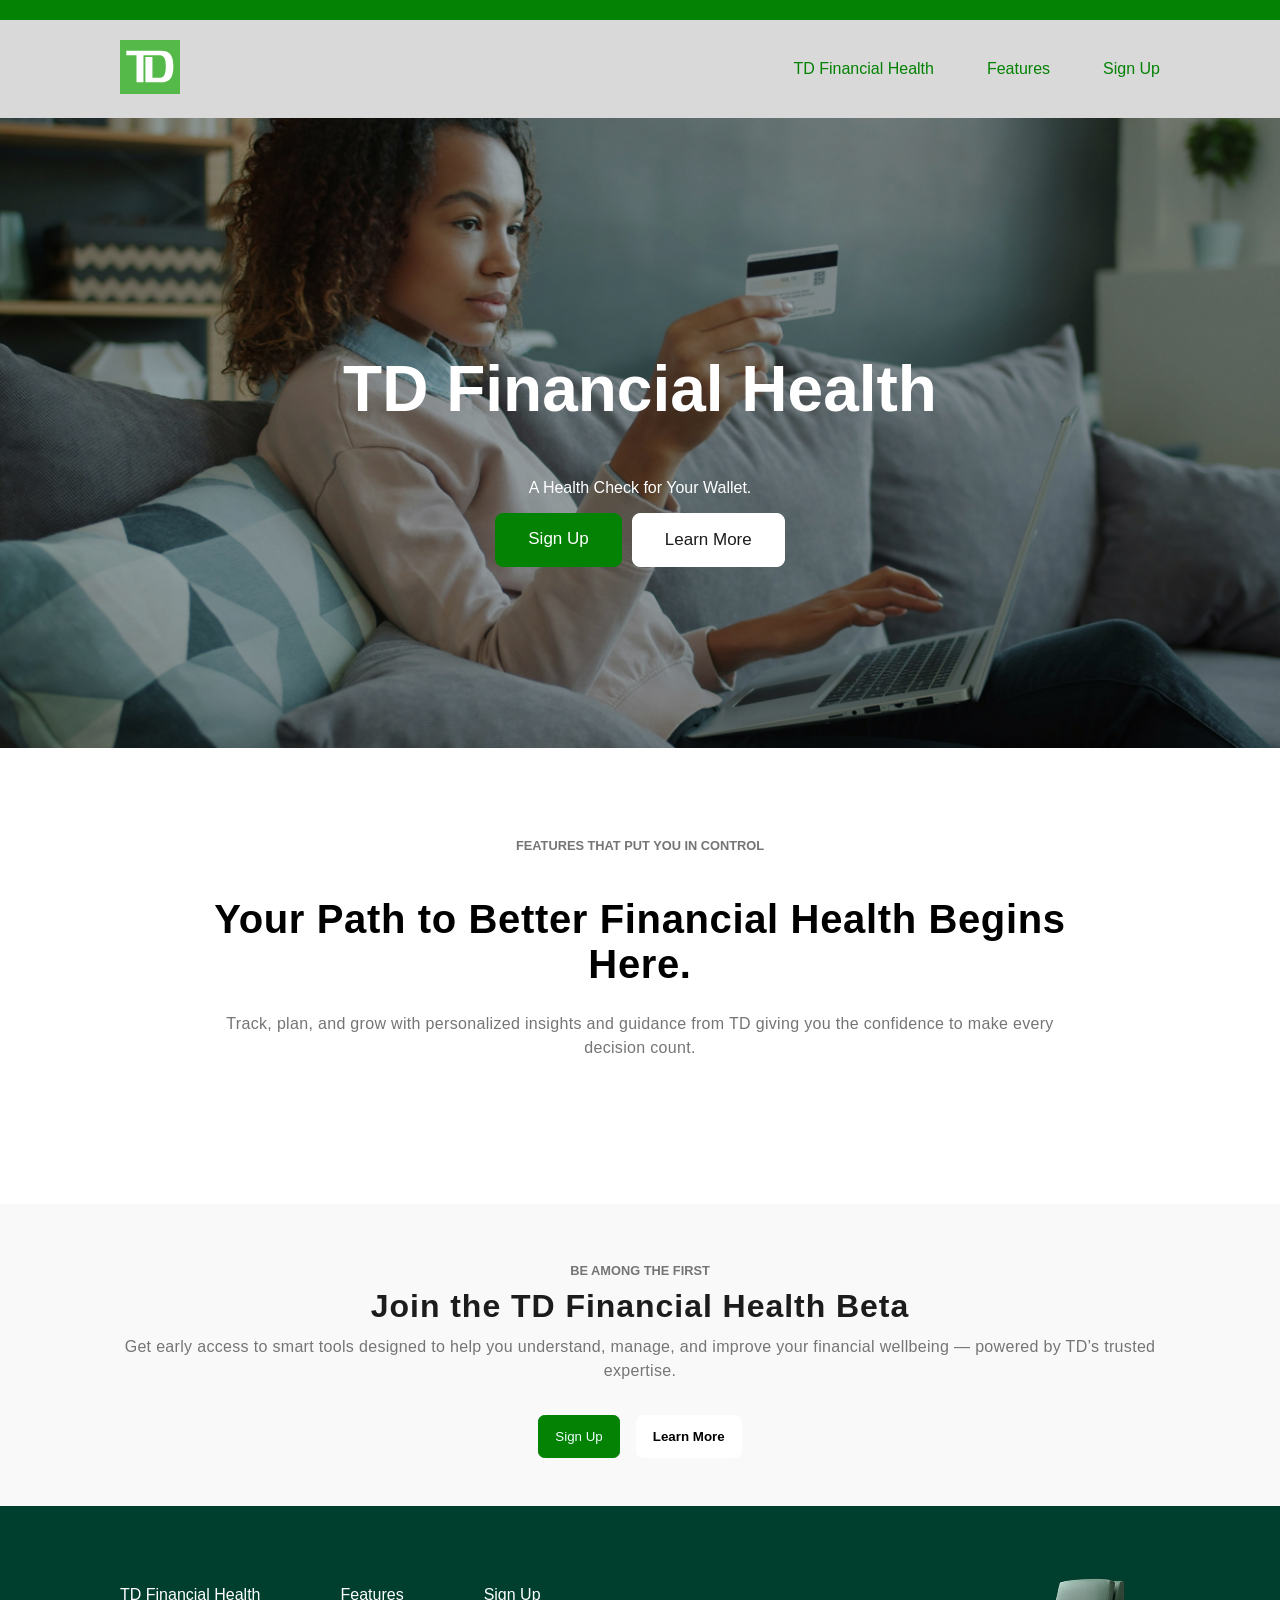
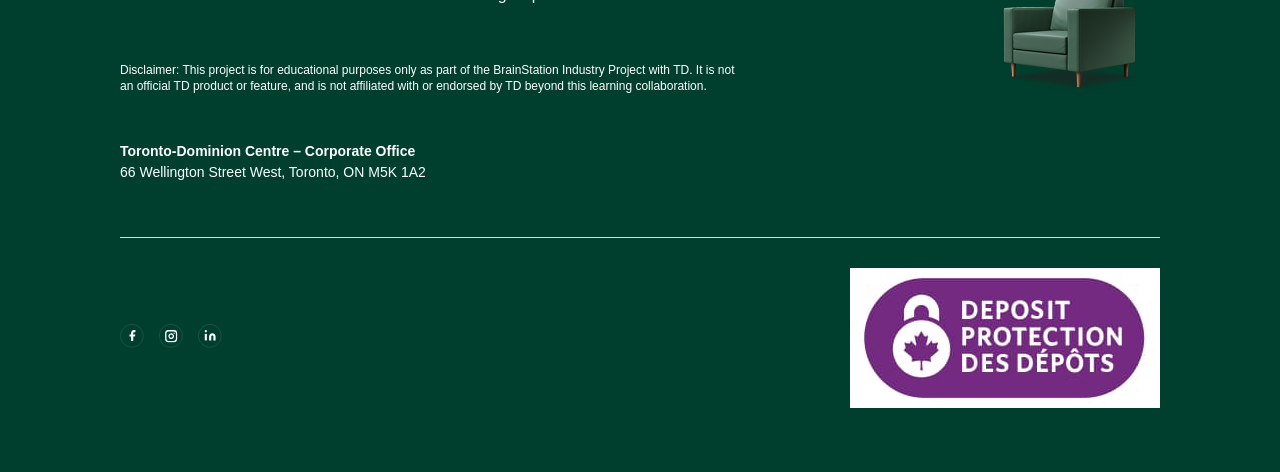
==== index.html @ f4b2b443 "updated headers and navigation bar for all pages" ====
<!DOCTYPE html>
<html lang="en">
    <head>
        <meta charset="UTF-8">
        <meta name="viewport" content="width=device-width, initial-scale=1.0">
        <title>TD Financial Health</title>
        <link rel="stylesheet" href="./styles/main.css">
        <script type="module" src="./scripts/index.js"></script>
        <script type="module" src="./scripts/navbar.js"></script>
    </head>
    <body>
        <div class="site-header__banner"></div>
        <header class="site-header">
            <div class="site-header__wrapper">
                <a class="site-header__logo" href="index.html">
                    <img src="./assets/logos/td-logo.svg" alt="td logo">
                </a>
                <button class="site-header__hamburger">
                    <img class="site-header__hamburger-icon" src="./assets/icons/hamburgermenu-tertiary-green.svg" alt="navigation menu">
                </button>

                <nav class="primary-nav__links-wrapper">
                    <ul class="primary-nav__list">
                        <li class="primary-nav__item">
                            <a class="primary-nav__link" href="index.html">TD Financial Health</a>
                        </li>
                        <li class="primary-nav__item">
                            <a class="primary-nav__link" href="./pages/products.html">Features</a>
                        </li>
                        <li class="primary-nav__item">
                            <a class="primary-nav__link" href="./pages/forms/signup.html">Sign Up</a>
                        </li>
                    </ul>
                </nav>
            </div>
        </header>

        <section class="hero-banner">
            <div class="hero__content">
                <h1 class="hero__title">TD Financial Health</h1>
                <p class="hero__subtitle">A Health Check for Your Wallet.</p>
                <div class="hero__link">
                    <a href="./forms/signup.html" class="cta__join">Sign Up</a>
                    <a href="#" class="cta-button">Learn More</a>
                </div>
            </div>
        </section>
         <!--Middle Section-->
        <section class="middle-section">
            <div class="middle-section__top">
                <h2 class="middle-section__subheader">Features that put you in control</h2>
                <h1 class="middle-section__header">Your Path to Better Financial Health Begins Here.</h1>
                <p class="middle-section__text">Track, plan, and grow with personalized insights and guidance from TD giving you the confidence to make every decision count.</p>
            </div>
            <div class="feature__cards">
            <!-- Cards go here       -->
             <!-- Cards go here       -->
              <!-- Cards go here       -->
               <!-- Cards go here       -->
                <!-- Cards go here       -->
                
                
                
            </div>
        </section>
        <section class="financial-beta">
            <div class="financial-beta__body">
                <h2 class="financial-beta__subheader">Be Among the First</h2>
                <h1 class="financial-beta__header">Join the TD Financial Health Beta</h1>
                <p class="financial-beta__text"> Get early access to smart tools designed to help you understand, manage, and improve your financial wellbeing — powered by TD’s trusted expertise.</p>
                <div class="button-group">
                    <a href="./pages/forms/signup.html" class="button-group__signup-link">
                        <button type="button" class="button-group__signup-link__button">Sign Up</button>
                    </a>
                    <a href="./pages/products/products.html" class="button-group__learnmore-link">
                        <button type="button" class="button-group__learnmore-link__button">Learn More</button>
                    </a>
                </div>
            </div>
        </section>
        <footer class="site-footer">
            <div class="site-footer__wrapper">
                <div class="site-footer__container">
                    <div class="site-footer__links-wrapper">
                        <ul class="site-footer__list">
                            <li class="site-footer__item">
                                <a class="site-footer__link" href="index.html">TD Financial Health</a>
                            </li>
                            <li class="site-footer__item">
                                <a class="site-footer__link" href="./pages/products/products.html">Features</a>
                            </li>
                            <li class="site-footer__item">
                                <a class="site-footer__link" href="./pages/forms/signup.html">Sign Up</a>
                            </li>
                        </ul>
                    </div>
                    <div class="site-footer__disclaimer-wrapper">
                        <p class="site-footer__disclaimer">
                            Disclaimer: This project is for educational purposes only as part of the BrainStation Industry Project with TD. It is not an official TD product or feature, and is not affiliated with or endorsed by TD beyond this learning collaboration.
                        </p>
                    </div>
                    <p class="site-footer__address">
                        <b>Toronto-Dominion Centre – Corporate Office</b>
                        <br>
                        66 Wellington Street West, Toronto, ON M5K 1A2
                    </p>
                </div>
                <div class="site-footer__container">
                    <img src="./assets/images/footer-chair.png" alt="">
                </div>
            </div>

            <div class="site-footer__bottom-section">
                <ul class="site-footer__list site-footer__list--social">
                    <li class="site-footer__item--social">
                        <a class="site-footer__link" href="#"><img src="./assets/icons/facebook.svg" alt="Facebook"></a>
                    </li>
                    <li class="site-footer__item--social">
                        <a class="site-footer__link" href="#"><img src="./assets/icons/instagram.svg" alt="Instagram"></a>
                    </li>
                    <li class="site-footer__item--social">
                        <a class="site-footer__link" href="#"><img src="./assets/icons/linkedin.svg" alt="LinkedIn"></a>
                    </li>
                </ul>
                <img src="./assets/images/deposit-protection.svg" alt="Deposit Protection Des Depots">
            </div>
        </footer>
    </body>
</html>
---- styles/main.css ----
@font-face {
  font-family: "Inter", sans-serif;
  src: url("../../assets/fonts/Inter_18pt-Light.ttf");
  font-weight: 300;
  font-style: normal;
}
@font-face {
  font-family: "Inter", sans-serif;
  src: url("../../assets/fonts/Inter_18pt-Regular.ttf");
  font-weight: 400;
  font-style: normal;
}
@font-face {
  font-family: "Inter", sans-serif;
  src: url("../../assets/fonts/Inter_18pt-SemiBold.ttf");
  font-weight: 600;
  font-style: normal;
}
@font-face {
  font-family: "Inter", sans-serif;
  src: url("../../assets/fonts/Inter_18pt-Bold.ttf");
  font-weight: 700;
  font-style: normal;
}
body {
  margin: 0;
  font-family: "Inter", sans-serif;
}

.site-footer {
  background: #003f2d;
  color: white;
  padding: 2.5rem 1.25rem;
}
@media screen and (min-width: 1200px) {
  .site-footer {
    padding: 4rem 7.5rem;
  }
}
.site-footer__wrapper {
  display: flex;
  flex-direction: column;
  align-items: flex-start;
  margin-bottom: 1.25rem;
}
@media screen and (min-width: 1200px) {
  .site-footer__wrapper {
    flex-direction: row;
    justify-content: space-between;
    margin-bottom: 2.5rem;
  }
}
.site-footer__container:first-child {
  width: 100%;
  display: flex;
  flex-direction: column;
  gap: 1.25rem;
}
@media screen and (min-width: 1200px) {
  .site-footer__container:first-child {
    width: 60%;
  }
}
.site-footer__container:last-child {
  width: 100%;
  text-align: left;
  margin-top: 1.875rem;
}
@media screen and (min-width: 1200px) {
  .site-footer__container:last-child {
    width: 40%;
    text-align: right;
    margin-top: 0;
  }
}
.site-footer__container:last-child img {
  max-width: 100%;
  height: auto;
}
.site-footer__list {
  list-style: none;
  display: flex;
  flex-direction: column;
  align-items: flex-start;
  gap: 0.5rem;
  padding: 0;
}
@media screen and (min-width: 1200px) {
  .site-footer__list {
    flex-direction: row;
    align-items: flex-start;
    gap: 5rem;
  }
}
.site-footer__list--social {
  flex-direction: row;
  gap: 0.9375rem;
}
.site-footer__disclaimer-wrapper {
  margin-top: 0.625rem;
}
.site-footer__disclaimer {
  font-size: 0.75rem;
  line-height: 1.4;
}
.site-footer__address {
  font-size: 0.875rem;
  line-height: 1.5;
}
.site-footer__bottom-section {
  border-top: 1px solid #d9d9d9;
  padding-top: 1.25rem;
  display: flex;
  flex-direction: column;
  align-items: flex-start;
  gap: 1.25rem;
}
@media screen and (min-width: 1200px) {
  .site-footer__bottom-section {
    flex-direction: row;
    justify-content: space-between;
    align-items: center;
    padding-top: 1.875rem;
    gap: 0;
  }
}
.site-footer__link {
  text-decoration: none;
  color: white;
}
.site-footer__item--social img {
  width: 1.5rem;
  height: 1.5rem;
}

.site-header {
  position: sticky;
  top: 0;
  padding: 1.25rem;
  z-index: 1000;
  background: #d9d9d9;
}
@media screen and (min-width: 1200px) {
  .site-header {
    padding: 1.25rem 7.5rem;
  }
}
.site-header__banner {
  padding-top: 1.25rem;
  background-color: #038203;
  z-index: 1001;
}
.site-header__logo {
  z-index: 1000;
}
.site-header__logo img {
  width: 3.75rem;
  height: auto;
}
.site-header__wrapper {
  display: flex;
  align-items: center;
  justify-content: space-between;
}
.site-header__hamburger {
  background: transparent;
  border: none;
  z-index: 101;
}
@media screen and (min-width: 1200px) {
  .site-header__hamburger {
    display: none;
  }
}

.primary-nav__links-wrapper {
  position: fixed;
  top: 0;
  left: 0;
  padding-top: 6.875rem;
  width: 100%;
  background-color: #d9d9d9;
  z-index: 100;
  display: flex;
  flex-direction: column;
  transform: translateY(-100%);
  transition: transform 0.25s ease-in-out;
}
.primary-nav__links-wrapper.is-active {
  transform: translateY(0);
}
@media screen and (min-width: 1200px) {
  .primary-nav__links-wrapper {
    display: block;
    position: static;
    transform: none;
    width: auto;
    background-color: transparent;
    transform: none;
    transition: none;
    padding: 0;
  }
}
.primary-nav__list {
  list-style: none;
  display: flex;
  flex-direction: column;
  margin: 0;
  padding: 0;
  gap: 0.3125rem;
}
@media screen and (min-width: 768px) {
  .primary-nav__list {
    gap: 0.625rem;
  }
}
@media screen and (min-width: 1200px) {
  .primary-nav__list {
    display: flex;
    align-items: center;
    flex-direction: row;
    gap: 3.3125rem;
  }
}
.primary-nav__item {
  text-align: center;
  padding: 0.625rem 0;
}
.primary-nav__item:nth-child(odd) {
  background-color: #f9f9f9;
}
.primary-nav__item:nth-child(even) {
  background-color: #d9d9d9;
}
@media screen and (min-width: 1200px) {
  .primary-nav__item {
    text-align: left;
  }
  .primary-nav__item:nth-child(odd), .primary-nav__item:nth-child(even) {
    background-color: transparent;
  }
}
.primary-nav__link {
  text-decoration: none;
  color: #038203;
}

.confirmation-page {
  background-color: #038203;
  display: flex;
  padding: 128px 233px;
  flex-direction: column;
  justify-content: center;
  align-items: center;
  text-align: center;
  gap: 10px;
}
.confirmation-page__hero {
  color: white;
}
.confirmation-page__container {
  background-color: white;
  display: flex;
  padding: 3.125rem 1.25rem;
  flex-direction: column;
  justify-content: center;
  align-self: stretch;
  gap: 26px;
}
.confirmation-page__title {
  color: #003f2d;
}

.icon__checkmark {
  width: 3.75rem;
}

.button-group {
  display: flex;
  flex-direction: row;
  justify-content: center;
  justify-items: center;
  gap: 1rem;
}
.button-group__signup-link {
  font-style: none;
  text-decoration: none;
}
.button-group__signup-link__button {
  padding: 0.8rem 1rem;
  border-radius: 0.4rem;
  background-color: #038203;
  color: azure;
  border: #038203 1px solid;
}
.button-group__learnmore-link {
  font-style: none;
  text-decoration: none;
}
.button-group__learnmore-link__button {
  padding: 0.8rem 1rem;
  border-radius: 0.4rem;
  background-color: #fff;
  color: black;
  border: #fff 1px solid;
  font-weight: bold;
}

/*
* {
    border: 1px red solid;
}
*/
.middle-section {
  margin-top: 5rem;
  padding-left: 1rem;
  padding-right: 1rem;
  margin-bottom: 5rem;
}
.middle-section__top {
  display: flex;
  flex-direction: column;
  align-items: center;
  text-align: center;
  padding-left: 2rem;
  padding-right: 2rem;
  margin-bottom: 3rem;
}
.middle-section__subheader {
  color: #757575;
  font-size: 0.8rem;
  font-style: normal;
  font-weight: 700;
  line-height: normal;
  text-transform: uppercase;
}
.middle-section__header {
  color: black;
  font-size: 2.5rem;
  font-weight: 700;
  letter-spacing: 0.04rem;
  width: 75%;
}
.middle-section__text {
  color: #757575;
  font-size: 1rem;
  font-weight: 400;
  margin-top: -0.5rem;
  line-height: 1.5rem;
  letter-spacing: 0.02rem;
  width: 75%;
}
@media screen and (min-width: 1200px) {
  .middle-section__header {
    width: 75%;
  }
}

.feature__cards {
  display: flex;
  flex-direction: column;
  gap: 2rem;
}
.feature__item {
  display: flex;
  flex-direction: column;
  align-items: center;
  text-align: center;
  width: 75%;
  margin: 0 auto; /* align everything in the center */
}
.feature__item-icon {
  background-color: #F6FAF0;
  border-radius: 8rem;
  padding: 2rem;
  scale: 30%;
}
.feature__item-header {
  color: #003F2D;
  font-size: 1.4rem;
  font-style: 700;
  margin-top: -4rem;
  line-height: normal;
  letter-spacing: 0.02rem;
}
.feature__item-text {
  color: #757575;
  font-size: 1rem;
  line-height: 150%;
  letter-spacing: 0.04rem;
  margin-top: -0.06rem;
}
@media screen and (min-width: 768px) {
  .feature__cards {
    display: grid;
    grid-template-columns: repeat(2, 1fr);
    gap: 2rem;
    width: 100%;
    justify-items: center;
  }
  .feature__item {
    width: 90%;
  }
}
@media screen and (min-width: 1200px) {
  .feature__header {
    width: 75%;
  }
  .feature__cards {
    display: grid;
    grid-template-columns: repeat(3, 1fr);
    gap: 2rem;
    width: 100%;
    justify-items: center;
  }
  .feature__item {
    width: 75%;
  }
  .feature__item-text {
    width: 80%;
  }
}

.financial-beta {
  background-color: #f9f9f9;
  padding: 3rem 2rem;
}
.financial-beta__body {
  display: flex;
  flex-direction: column;
  justify-content: center;
  text-align: center;
}
.financial-beta__subheader {
  color: #757575;
  font-size: 0.8rem;
  font-style: normal;
  font-weight: 700;
  line-height: normal;
  text-transform: uppercase;
}
.financial-beta__header {
  color: #1c1c1c;
  font-size: 2rem;
  font-weight: 700;
  letter-spacing: 0.06rem;
  width: 100%;
  margin: 0 auto; /* align everything in the center */
}
.financial-beta__text {
  color: #757575;
  padding-top: 0.6rem;
  font-size: 1rem;
  font-weight: 400;
  line-height: 1.5rem;
  letter-spacing: 0.02rem;
  width: 90%;
  padding-bottom: 2rem;
  margin: 0 auto; /* align everything in the center */
}

.hero-banner {
  height: 50vh;
  min-height: 400px;
  width: 100%;
  background-image: url("../../../assets/images/hero.jpg");
  background-size: cover;
  background-position: center;
  background-repeat: no-repeat;
  display: flex;
  justify-content: center;
  align-items: center;
  position: relative;
}
@media screen and (min-width: 768px) {
  .hero-banner {
    height: 60vh;
  }
}
@media screen and (min-width: 1200px) {
  .hero-banner {
    height: 70vh;
  }
}

.hero__content {
  padding: 0 1.25rem;
  text-align: center;
  color: white;
  z-index: 2;
  position: relative;
}

.hero__title {
  font-size: 2rem;
}
@media screen and (min-width: 768px) {
  .hero__title {
    font-size: 3rem;
  }
}
@media screen and (min-width: 1200px) {
  .hero__title {
    font-size: 4rem;
  }
}

.hero__link {
  display: flex;
  flex-direction: column;
  gap: 0.625rem;
  justify-content: center;
}
@media screen and (min-width: 1200px) {
  .hero__link {
    flex-direction: row;
  }
}

.cta__join {
  text-decoration: none;
  border-radius: 0.5rem;
  border: 1px solid #038203;
  background-color: #038203;
  color: white;
  line-height: 100%;
  font-size: 1.0625rem;
  font-size: 700;
  padding: 1rem 2rem;
}

.cta-button {
  text-decoration: none;
  border-radius: 0.5rem;
  border: 1px solid white;
  color: #1c1c1c;
  background-color: white;
  font-size: 1.0625rem;
  font-size: 700;
  padding: 1rem 2rem;
}

.card__wrapper {
  display: flex;
  flex-direction: column;
  align-items: center;
  margin: 0 auto;
  padding: 3rem 1rem;
}
@media screen and (min-width: 768px) {
  .card__wrapper {
    padding: 4rem 2.5rem;
  }
}
@media screen and (min-width: 1200px) {
  .card__wrapper {
    padding: 5rem 7.5rem;
  }
}

.product-intro {
  text-align: center;
  margin: 0 auto 1.5rem;
}
.product-intro__title {
  font-weight: 700;
  font-size: 1.75rem;
  color: #1c1c1c;
}
@media screen and (min-width: 768px) {
  .product-intro__title {
    font-size: 2.25rem;
  }
}
@media screen and (min-width: 1200px) {
  .product-intro__title {
    font-size: 3rem;
  }
}
.product-intro__details {
  font-size: 1rem;
  font-weight: 400;
  color: #757575;
}
@media screen and (min-width: 768px) {
  .product-intro__details {
    font-size: 1.125rem;
  }
}
@media screen and (min-width: 1200px) {
  .product-intro__details {
    font-size: 1.25rem;
  }
}

.product__image {
  display: flex;
  justify-content: center;
  align-items: center;
  padding: 1.25rem 0.625rem;
  width: 100%;
  height: auto;
  -o-object-fit: contain;
     object-fit: contain;
}
@media screen and (min-width: 768px) {
  .product__image {
    width: 100%;
  }
}
@media screen and (min-width: 1200px) {
  .product__image {
    width: 50%;
  }
}
.product__content {
  display: flex;
  flex-direction: column;
  margin-bottom: 3rem;
  width: 100%;
  /* Alternating Layout Logic: ONLY applies on desktop */
}
@media screen and (min-width: 768px) {
  .product__content {
    margin-bottom: 4rem;
  }
}
@media screen and (min-width: 1200px) {
  .product__content {
    flex-direction: row;
    align-items: flex-start;
    text-align: left;
    margin-bottom: 5rem;
  }
}
@media screen and (min-width: 1200px) {
  .product__content:nth-child(even) {
    flex-direction: row-reverse;
  }
}
.product__title {
  font-size: 1.5rem;
  font-weight: 700;
  color: #1c1c1c;
}
@media screen and (min-width: 768px) {
  .product__title {
    font-size: 1.75rem;
  }
}
@media screen and (min-width: 1200px) {
  .product__title {
    font-size: 32;
  }
}
.product__details {
  font-size: 1rem;
  font-weight: 400;
  color: #757575;
}
@media screen and (min-width: 768px) {
  .product__details {
    font-size: 1.125rem;
  }
}
@media screen and (min-width: 1200px) {
  .product__details {
    font-size: 1.25rem;
  }
}
.product__points {
  font-size: 1rem;
  font-weight: 400;
  color: #757575;
}
@media screen and (min-width: 768px) {
  .product__points {
    font-size: 1.125rem;
  }
}
@media screen and (min-width: 1200px) {
  .product__points {
    font-size: 1.25rem;
  }
}
.product__tags {
  display: flex;
  flex-direction: column;
  align-items: center;
  gap: 15px;
  margin: 30px auto;
}
@media screen and (min-width: 768px) {
  .product__tags {
    flex-direction: column;
  }
}
@media screen and (min-width: 1200px) {
  .product__tags {
    flex-direction: row;
  }
}
.product__tags button {
  background-color: #038203;
  color: white;
  border-color: #038203;
  padding: 12px 30px;
  font-weight: bold;
  border-radius: 5px;
  cursor: pointer;
  outline: none;
  border-width: 2px;
  border-style: solid;
  transition: background-color 0.3s ease, border-color 0.3s ease;
}
.product__tags .cta-button {
  background-color: white;
  color: #038203;
  border-color: #038203;
}
.product__tags .cta-button:hover {
  background-color: #d9d9d9;
}

.table-banner {
  display: flex;
  padding: 128px 233px;
  flex-direction: column;
  justify-content: center;
  align-items: center;
}

.table-banner h3 {
  color: red;
  text-align: center;
}

.signup-page {
  background-color: #038203;
  display: flex;
  padding: 128px 233px;
  flex-direction: column;
  justify-content: center;
  align-items: center;
  gap: 10px;
}
.signup-page__container {
  color: white;
  text-align: center;
}

.signup-form__container {
  background-color: white;
  display: flex;
  padding: 3.125rem 1.25rem;
  flex-direction: column;
  justify-content: center;
  align-self: stretch;
  gap: 26px;
}
@media screen and (min-width: 768px) {
  .signup-form__container {
    padding: 3.125rem 6.25rem;
  }
}
@media screen and (min-width: 1200px) {
  .signup-form__container {
    padding: 5.15625rem 13.375rem;
  }
}
.signup-form__input-wrapper {
  display: flex;
  flex-direction: column;
  gap: 0.5rem;
}
.signup-form__button {
  display: flex;
  justify-content: center;
}
.signup-form__button--green {
  border-radius: 4px;
  background: #038203;
  border-radius: 4px;
  border: white;
  color: white;
  padding: 0.5rem 5rem;
}
.signup-form__input, .signup-form__input-wrapper select {
  display: flex;
  padding: 12px;
  justify-content: space-between;
  align-items: center;
  border: 1px solid #cccccc;
  background: white;
  box-sizing: border-box;
}
@media screen and (min-width: 1200px) {
  .signup-form__input, .signup-form__input-wrapper select {
    width: 100%;
  }
}
.signup-form__input:hover, .signup-form__input-wrapper select:hover {
  border: 1px solid #038203;
}
.signup-form__input:focus, .signup-form__input-wrapper select:focus {
  outline: none;
  border: 1px solid #038203;
  border-bottom: 3px solid #038203;
}

.dropdown-label {
  color: black;
}/*# sourceMappingURL=main.css.map */
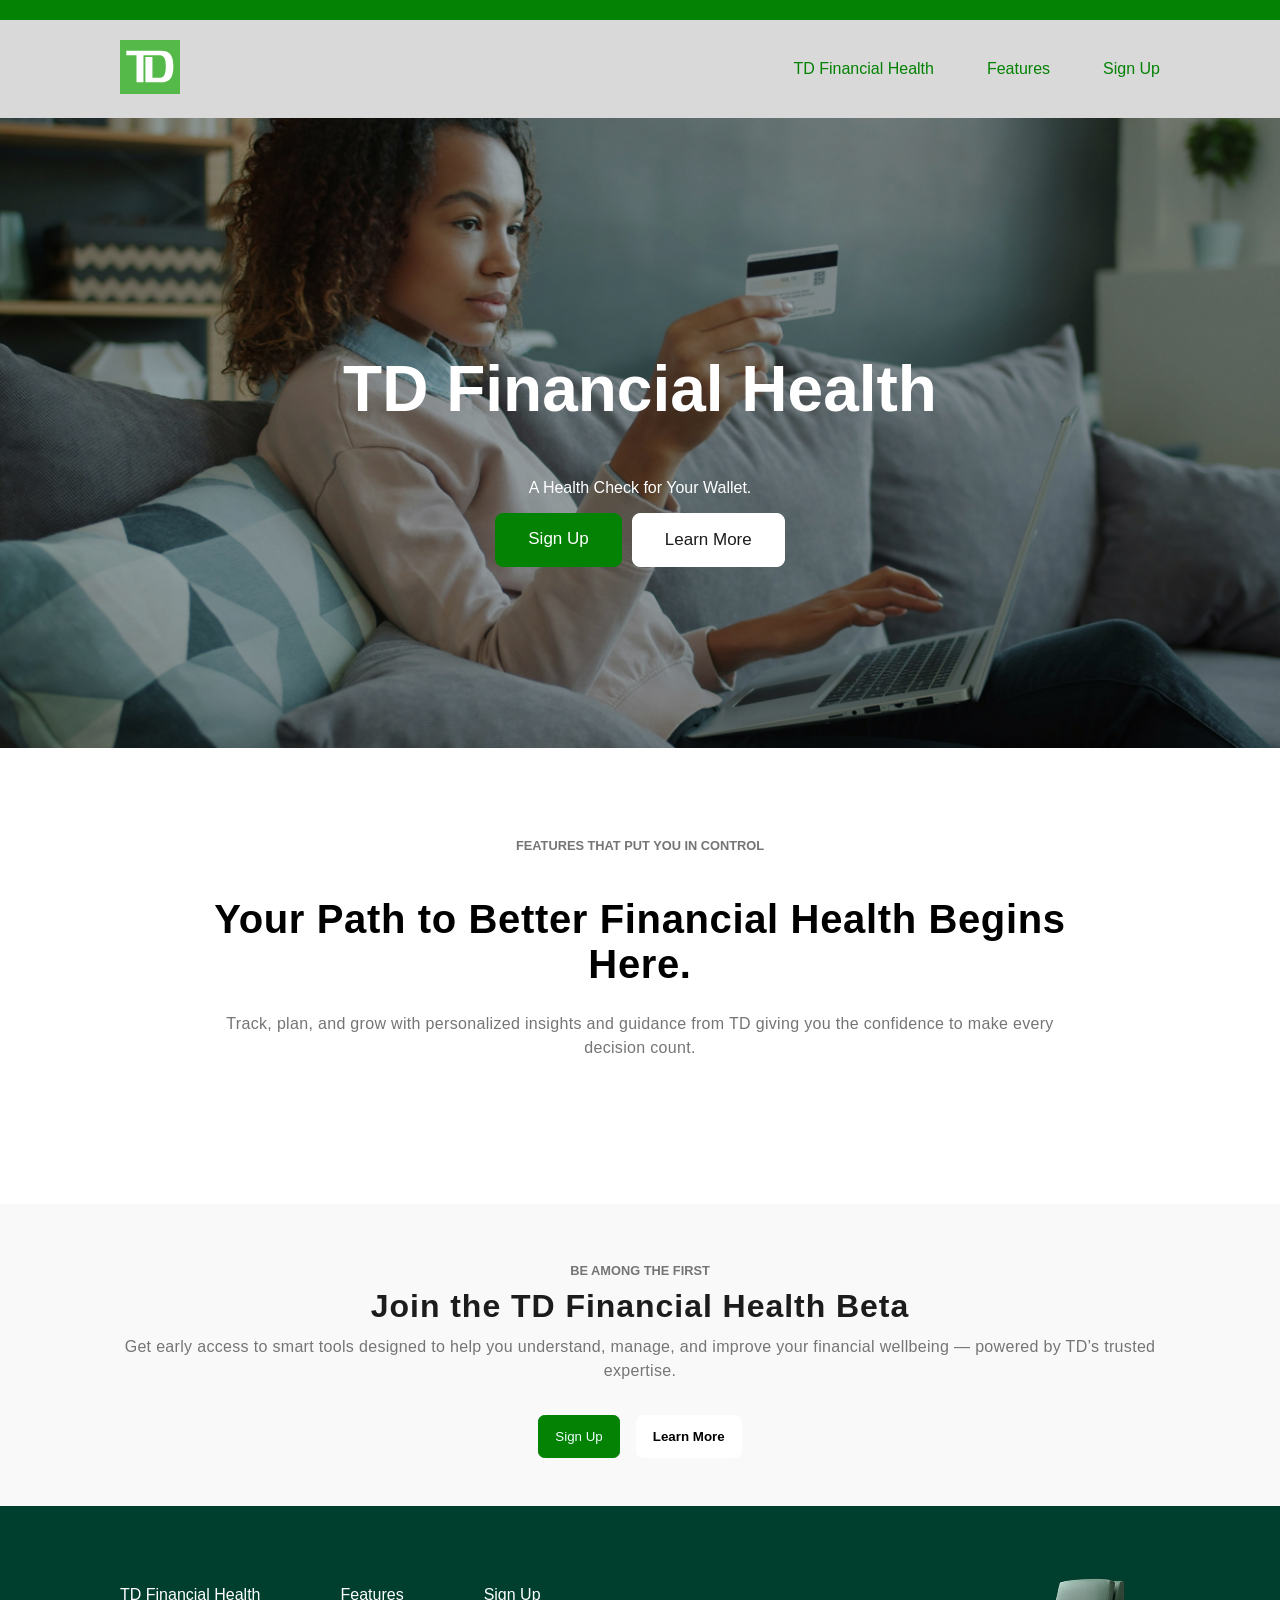
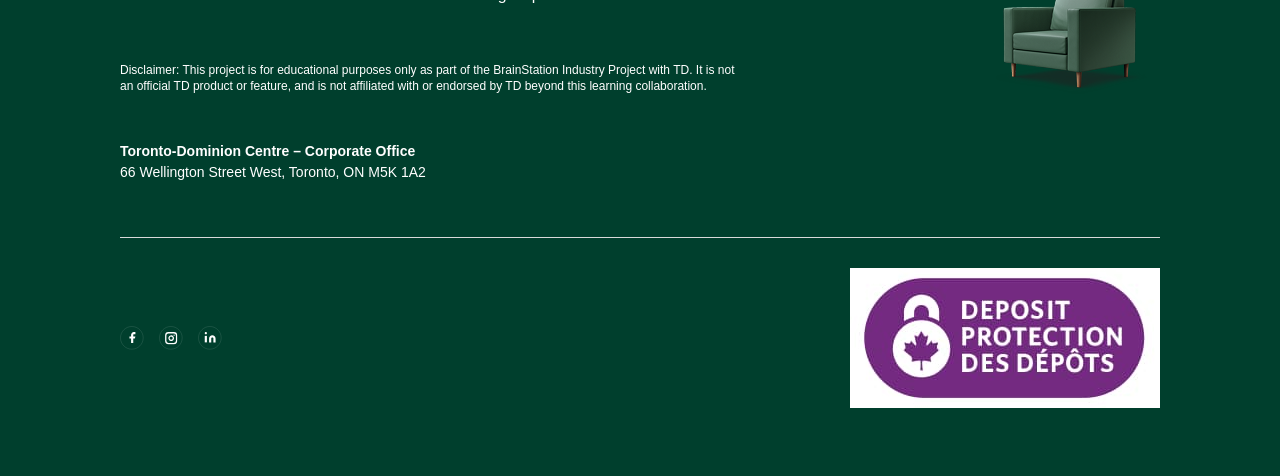
==== commit 44446401: "Merge pull request #45 from bitbubz/navigation-bar Updated the navigation bar for all pages and ran " ====
--- a/index.html
+++ b/index.html
@@ -72,7 +72,7 @@
                     <a href="./pages/forms/signup.html" class="button-group__signup-link">
                         <button type="button" class="button-group__signup-link__button">Sign Up</button>
                     </a>
-                    <a href="./pages/products/products.html" class="button-group__learnmore-link">
+                    <a href="./pages/products.html" class="button-group__learnmore-link">
                         <button type="button" class="button-group__learnmore-link__button">Learn More</button>
                     </a>
                 </div>
@@ -113,16 +113,16 @@
             <div class="site-footer__bottom-section">
                 <ul class="site-footer__list site-footer__list--social">
                     <li class="site-footer__item--social">
-                        <a class="site-footer__link" href="#"><img src="./assets/icons/facebook.svg" alt="Facebook"></a>
+                        <a class="site-footer__link" href="https://www.facebook.com/TDBank/"><img src="./assets/icons/facebook.svg" alt="Facebook"></a>
                     </li>
                     <li class="site-footer__item--social">
-                        <a class="site-footer__link" href="#"><img src="./assets/icons/instagram.svg" alt="Instagram"></a>
+                        <a class="site-footer__link" href="https://www.instagram.com/tdbank_us/"><img src="./assets/icons/instagram.svg" alt="Instagram"></a>
                     </li>
                     <li class="site-footer__item--social">
-                        <a class="site-footer__link" href="#"><img src="./assets/icons/linkedin.svg" alt="LinkedIn"></a>
+                        <a class="site-footer__link" href="https://www.linkedin.com/company/td"><img src="./assets/icons/linkedin.svg" alt="LinkedIn"></a>
                     </li>
                 </ul>
-                <img src="./assets/images/deposit-protection.svg" alt="Deposit Protection Des Depots">
+                <a href="https://www.cdic.ca/depositors/whats-covered/"><img src="./assets/images/deposit-protection.svg" alt="Deposit Protection Des Depots"></a>
             </div>
         </footer>
     </body>
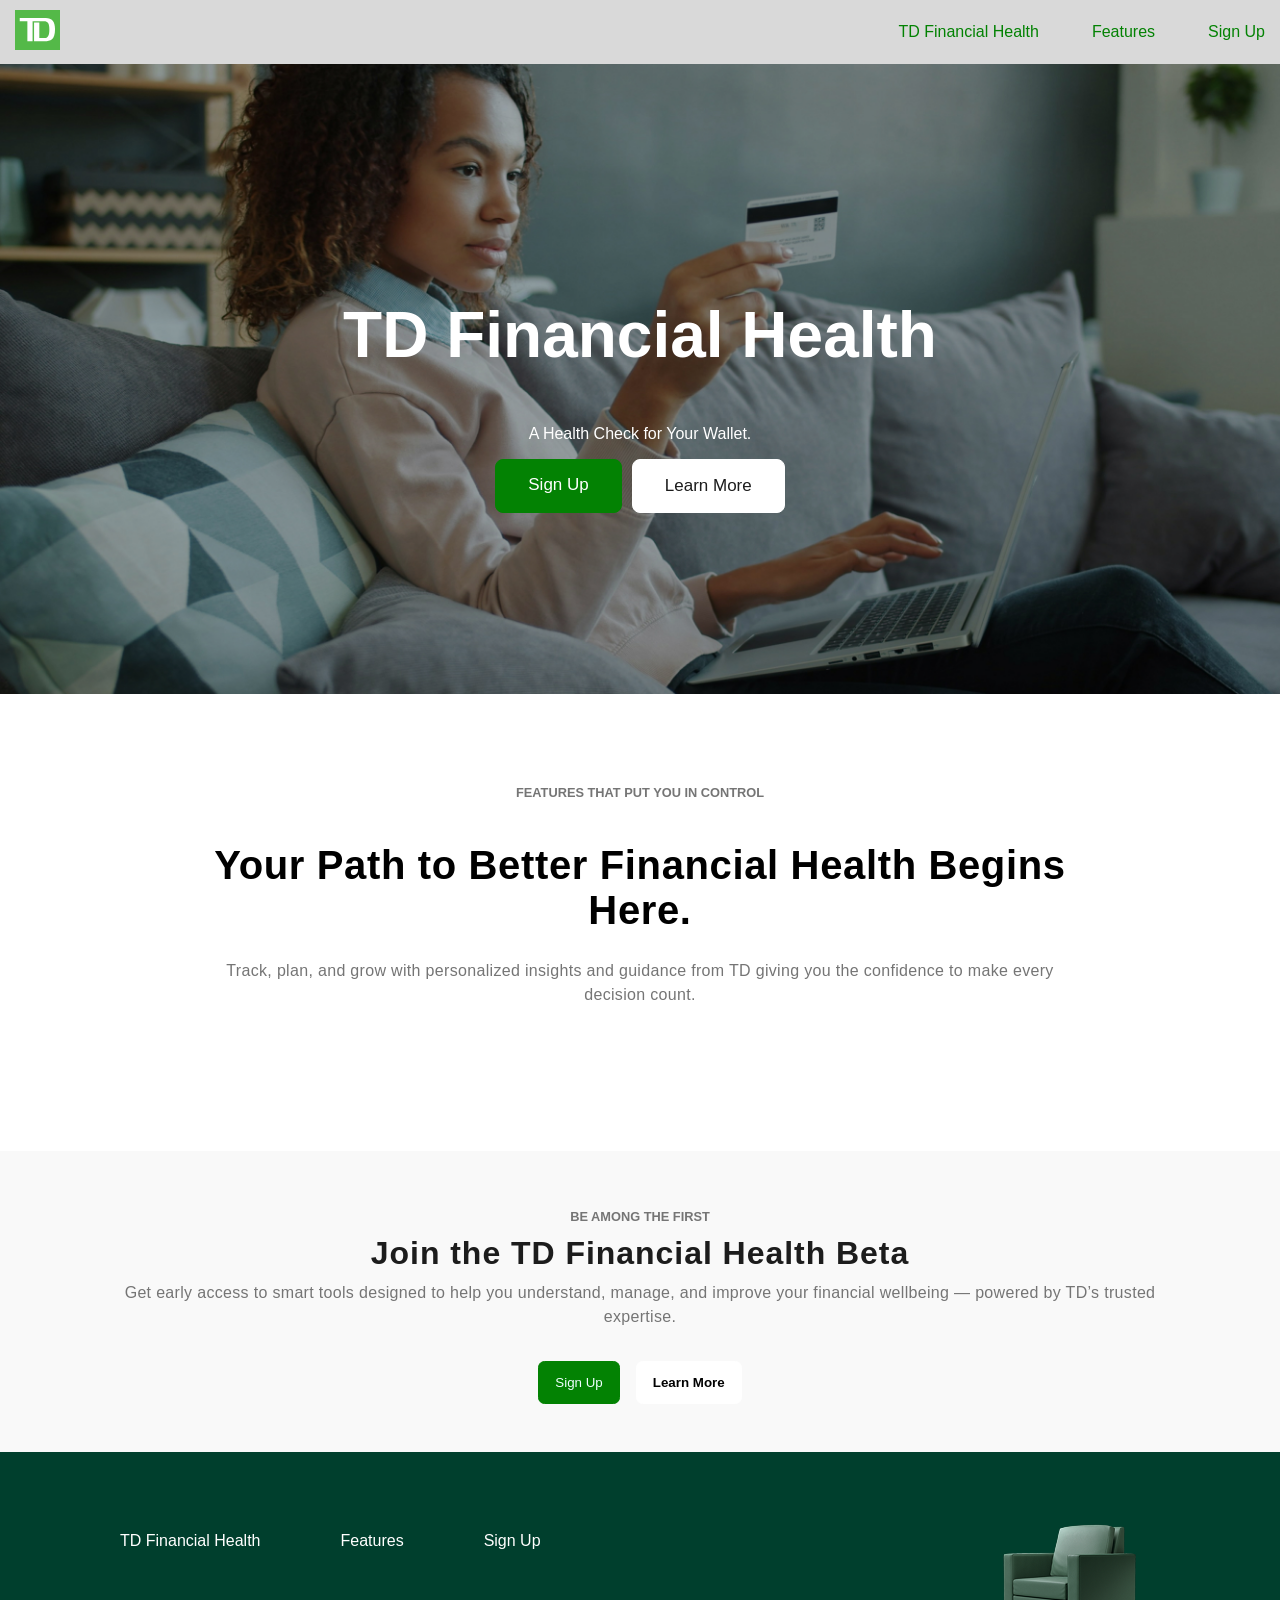
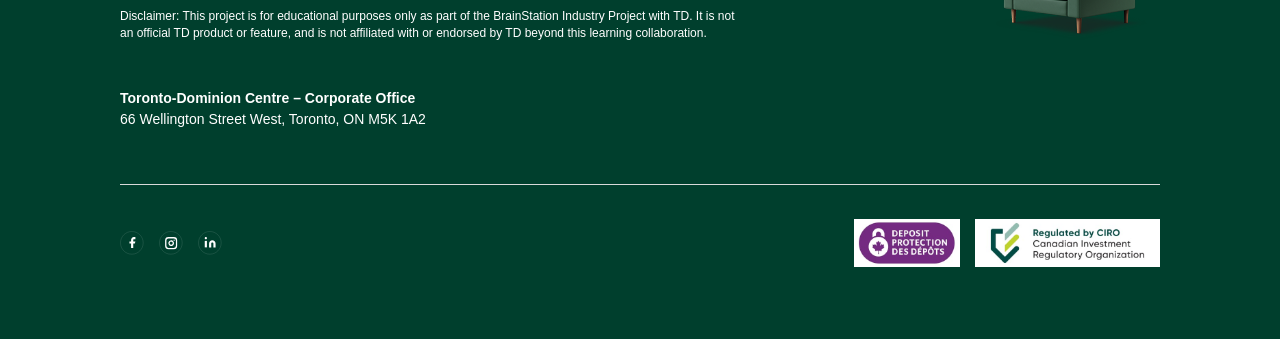
==== commit 71b59432: "Edited footer deposit and CIRO link and adjusted hero-banner" ====
--- a/index.html
+++ b/index.html
@@ -1,129 +1,135 @@
 <!DOCTYPE html>
 <html lang="en">
-    <head>
-        <meta charset="UTF-8">
-        <meta name="viewport" content="width=device-width, initial-scale=1.0">
-        <title>TD Financial Health</title>
-        <link rel="stylesheet" href="./styles/main.css">
-        <script type="module" src="./scripts/index.js"></script>
-        <script type="module" src="./scripts/navbar.js"></script>
-    </head>
-    <body>
-        <div class="site-header__banner"></div>
-        <header class="site-header">
-            <div class="site-header__wrapper">
-                <a class="site-header__logo" href="index.html">
-                    <img src="./assets/logos/td-logo.svg" alt="td logo">
+
+<head>
+    <meta charset="UTF-8">
+    <meta name="viewport" content="width=device-width, initial-scale=1.0">
+    <title>TD Financial Health</title>
+    <link rel="stylesheet" href="./styles/main.css">
+    <script type="module" src="./scripts/index.js"></script>
+</head>
+
+<body>
+    <header class="site-header">
+        <div class="site-header__wrapper">
+            <a class="site-header__logo" href="index.html"><img src="./assets/logos/td-logo.svg" alt="td logo"></a>
+            <nav class="primary-nav__links-wrapper">
+                <ul class="primary-nav__list">
+                    <li class="primary-nav__item">
+                        <a class="primary-nav__link" href="index.html">TD Financial Health</a>
+                    </li>
+                    <li class="primary-nav__item">
+                        <a class="primary-nav__link" href="./pages/products.html">Features</a>
+                    </li>
+                    <li class="primary-nav__item">
+                        <a class="primary-nav__link" href="./pages/forms/signup.html">Sign Up</a>
+                    </li>
+                </ul>
+            </nav>
+        </div>
+    </header>
+
+    <section class="hero-banner">
+        <div class="hero__content">
+            <h1 class="hero__title">TD Financial Health</h1>
+            <p class="hero__subtitle">A Health Check for Your Wallet.</p>
+            <div class="hero__link">
+                <a href="./forms/signup.html" class="cta__join">Sign Up</a>
+                <a href="#" class="cta-button">Learn More</a>
+            </div>
+        </div>
+    </section>
+    <!--Middle Section-->
+    <section class="middle-section">
+        <div class="middle-section__top">
+            <h2 class="middle-section__subheader">Features that put you in control</h2>
+            <h1 class="middle-section__header">Your Path to Better Financial Health Begins Here.</h1>
+            <p class="middle-section__text">Track, plan, and grow with personalized insights and guidance from TD giving
+                you the confidence to make every decision count.</p>
+        </div>
+        <div class="feature__cards">
+            <!-- Cards go here       -->
+            <!-- Cards go here       -->
+            <!-- Cards go here       -->
+            <!-- Cards go here       -->
+            <!-- Cards go here       -->
+
+
+
+        </div>
+    </section>
+    <section class="financial-beta">
+        <div class="financial-beta__body">
+            <h2 class="financial-beta__subheader">Be Among the First</h2>
+            <h1 class="financial-beta__header">Join the TD Financial Health Beta</h1>
+            <p class="financial-beta__text"> Get early access to smart tools designed to help you understand, manage,
+                and improve your financial wellbeing — powered by TD’s trusted expertise.</p>
+            <div class="button-group">
+                <a href="./pages/forms/signup.html" class="button-group__signup-link">
+                    <button type="button" class="button-group__signup-link__button">Sign Up</button>
                 </a>
-                <button class="site-header__hamburger">
-                    <img class="site-header__hamburger-icon" src="./assets/icons/hamburgermenu-tertiary-green.svg" alt="navigation menu">
-                </button>
-
-                <nav class="primary-nav__links-wrapper">
-                    <ul class="primary-nav__list">
-                        <li class="primary-nav__item">
-                            <a class="primary-nav__link" href="index.html">TD Financial Health</a>
+                <a href="./pages/products.html" class="button-group__learnmore-link">
+                    <button type="button" class="button-group__learnmore-link__button">Learn More</button>
+                </a>
+            </div>
+        </div>
+    </section>
+    <footer class="site-footer">
+        <div class="site-footer__wrapper">
+            <div class="site-footer__container">
+                <div class="site-footer__links-wrapper">
+                    <ul class="site-footer__list">
+                        <li class="site-footer__item">
+                            <a class="site-footer__link" href="index.html">TD Financial Health</a>
                         </li>
-                        <li class="primary-nav__item">
-                            <a class="primary-nav__link" href="./pages/products.html">Features</a>
+                        <li class="site-footer__item">
+                            <a class="site-footer__link" href="./pages/products/products.html">Features</a>
                         </li>
-                        <li class="primary-nav__item">
-                            <a class="primary-nav__link" href="./pages/forms/signup.html">Sign Up</a>
+                        <li class="site-footer__item">
+                            <a class="site-footer__link" href="./pages/forms/signup.html">Sign Up</a>
                         </li>
                     </ul>
-                </nav>
-            </div>
-        </header>
-
-        <section class="hero-banner">
-            <div class="hero__content">
-                <h1 class="hero__title">TD Financial Health</h1>
-                <p class="hero__subtitle">A Health Check for Your Wallet.</p>
-                <div class="hero__link">
-                    <a href="./forms/signup.html" class="cta__join">Sign Up</a>
-                    <a href="#" class="cta-button">Learn More</a>
                 </div>
-            </div>
-        </section>
-         <!--Middle Section-->
-        <section class="middle-section">
-            <div class="middle-section__top">
-                <h2 class="middle-section__subheader">Features that put you in control</h2>
-                <h1 class="middle-section__header">Your Path to Better Financial Health Begins Here.</h1>
-                <p class="middle-section__text">Track, plan, and grow with personalized insights and guidance from TD giving you the confidence to make every decision count.</p>
-            </div>
-            <div class="feature__cards">
-            <!-- Cards go here       -->
-             <!-- Cards go here       -->
-              <!-- Cards go here       -->
-               <!-- Cards go here       -->
-                <!-- Cards go here       -->
-                
-                
-                
-            </div>
-        </section>
-        <section class="financial-beta">
-            <div class="financial-beta__body">
-                <h2 class="financial-beta__subheader">Be Among the First</h2>
-                <h1 class="financial-beta__header">Join the TD Financial Health Beta</h1>
-                <p class="financial-beta__text"> Get early access to smart tools designed to help you understand, manage, and improve your financial wellbeing — powered by TD’s trusted expertise.</p>
-                <div class="button-group">
-                    <a href="./pages/forms/signup.html" class="button-group__signup-link">
-                        <button type="button" class="button-group__signup-link__button">Sign Up</button>
-                    </a>
-                    <a href="./pages/products.html" class="button-group__learnmore-link">
-                        <button type="button" class="button-group__learnmore-link__button">Learn More</button>
-                    </a>
-                </div>
-            </div>
-        </section>
-        <footer class="site-footer">
-            <div class="site-footer__wrapper">
-                <div class="site-footer__container">
-                    <div class="site-footer__links-wrapper">
-                        <ul class="site-footer__list">
-                            <li class="site-footer__item">
-                                <a class="site-footer__link" href="index.html">TD Financial Health</a>
-                            </li>
-                            <li class="site-footer__item">
-                                <a class="site-footer__link" href="./pages/products/products.html">Features</a>
-                            </li>
-                            <li class="site-footer__item">
-                                <a class="site-footer__link" href="./pages/forms/signup.html">Sign Up</a>
-                            </li>
-                        </ul>
-                    </div>
-                    <div class="site-footer__disclaimer-wrapper">
-                        <p class="site-footer__disclaimer">
-                            Disclaimer: This project is for educational purposes only as part of the BrainStation Industry Project with TD. It is not an official TD product or feature, and is not affiliated with or endorsed by TD beyond this learning collaboration.
-                        </p>
-                    </div>
-                    <p class="site-footer__address">
-                        <b>Toronto-Dominion Centre – Corporate Office</b>
-                        <br>
-                        66 Wellington Street West, Toronto, ON M5K 1A2
+                <div class="site-footer__disclaimer-wrapper">
+                    <p class="site-footer__disclaimer">
+                        Disclaimer: This project is for educational purposes only as part of the BrainStation Industry
+                        Project with TD. It is not an official TD product or feature, and is not affiliated with or
+                        endorsed by TD beyond this learning collaboration.
                     </p>
                 </div>
-                <div class="site-footer__container">
-                    <img src="./assets/images/footer-chair.png" alt="">
-                </div>
+                <p class="site-footer__address">
+                    <b>Toronto-Dominion Centre – Corporate Office</b>
+                    <br>
+                    66 Wellington Street West, Toronto, ON M5K 1A2
+                </p>
             </div>
+            <div class="site-footer__container">
+                <img src="./assets/images/footer-chair.png" alt="">
+            </div>
+        </div>
 
-            <div class="site-footer__bottom-section">
-                <ul class="site-footer__list site-footer__list--social">
-                    <li class="site-footer__item--social">
-                        <a class="site-footer__link" href="https://www.facebook.com/TDBank/"><img src="./assets/icons/facebook.svg" alt="Facebook"></a>
-                    </li>
-                    <li class="site-footer__item--social">
-                        <a class="site-footer__link" href="https://www.instagram.com/tdbank_us/"><img src="./assets/icons/instagram.svg" alt="Instagram"></a>
-                    </li>
-                    <li class="site-footer__item--social">
-                        <a class="site-footer__link" href="https://www.linkedin.com/company/td"><img src="./assets/icons/linkedin.svg" alt="LinkedIn"></a>
-                    </li>
-                </ul>
-                <a href="https://www.cdic.ca/depositors/whats-covered/"><img src="./assets/images/deposit-protection.svg" alt="Deposit Protection Des Depots"></a>
+        <div class="site-footer__bottom-section">
+            <ul class="site-footer__list site-footer__list--social">
+                <li class="site-footer__item--social">
+                    <a class="site-footer__link" href="https://www.facebook.com/TDBank/"><img
+                            src="./assets/icons/facebook.svg" alt="Facebook"></a>
+                </li>
+                <li class="site-footer__item--social">
+                    <a class="site-footer__link" href="https://www.instagram.com/tdbank_us/"><img
+                            src="./assets/icons/instagram.svg" alt="Instagram"></a>
+                </li>
+                <li class="site-footer__item--social">
+                    <a class="site-footer__link" href="https://www.linkedin.com/company/td"><img
+                            src="./assets/icons/linkedin.svg" alt="LinkedIn"></a>
+                </li>
+            </ul>
+            <div class="site-footer__regulatory-wrapper">
+                <a href="https://www.cdic.ca/depositors/whats-covered/"><img
+                        src="./assets/images/deposit-protection.svg" alt="Deposit Protection Des Depots"></a>
+                <a href="https://www.ciro.ca/"><img src="../assets/images/ciro.png" alt="Regulated by CIRO"></a>
             </div>
-        </footer>
-    </body>
+        </div>
+    </footer>
+</body>
+
 </html>
--- a/styles/main.css
+++ b/styles/main.css
@@ -25,6 +25,12 @@
 body {
   margin: 0;
   font-family: "Inter", sans-serif;
+}
+
+.site-header__wrapper {
+  width: 100%;
+  max-width: 1280px;
+  margin: 0 auto;
 }
 
 .site-footer {
@@ -124,6 +130,27 @@
     gap: 0;
   }
 }
+.site-footer__regulatory-wrapper {
+  display: flex;
+  align-items: center;
+  gap: 0.9375rem;
+}
+.site-footer__regulatory-wrapper img {
+  height: 2rem;
+  width: auto;
+}
+@media screen and (min-width: 768px) {
+  .site-footer__regulatory-wrapper img {
+    height: 3rem;
+    width: auto;
+  }
+}
+@media screen and (min-width: 1200px) {
+  .site-footer__regulatory-wrapper img {
+    height: 3rem;
+    width: auto;
+  }
+}
 .site-footer__link {
   text-decoration: none;
   color: white;
@@ -134,77 +161,23 @@
 }
 
 .site-header {
-  position: sticky;
-  top: 0;
-  padding: 1.25rem;
-  z-index: 1000;
-  background: #d9d9d9;
-}
-@media screen and (min-width: 1200px) {
-  .site-header {
-    padding: 1.25rem 7.5rem;
-  }
-}
-.site-header__banner {
-  padding-top: 1.25rem;
-  background-color: #038203;
-  z-index: 1001;
-}
-.site-header__logo {
-  z-index: 1000;
+  background: #D9D9D9;
+  padding: 0rem 0.9375rem;
 }
 .site-header__logo img {
-  width: 3.75rem;
+  width: 2.8125rem;
   height: auto;
 }
 .site-header__wrapper {
   display: flex;
   align-items: center;
   justify-content: space-between;
-}
-.site-header__hamburger {
-  background: transparent;
-  border: none;
-  z-index: 101;
-}
-@media screen and (min-width: 1200px) {
-  .site-header__hamburger {
-    display: none;
-  }
-}
-
-.primary-nav__links-wrapper {
-  position: fixed;
-  top: 0;
-  left: 0;
-  padding-top: 6.875rem;
-  width: 100%;
-  background-color: #d9d9d9;
-  z-index: 100;
-  display: flex;
-  flex-direction: column;
-  transform: translateY(-100%);
-  transition: transform 0.25s ease-in-out;
-}
-.primary-nav__links-wrapper.is-active {
-  transform: translateY(0);
-}
-@media screen and (min-width: 1200px) {
-  .primary-nav__links-wrapper {
-    display: block;
-    position: static;
-    transform: none;
-    width: auto;
-    background-color: transparent;
-    transform: none;
-    transition: none;
-    padding: 0;
-  }
-}
+  height: 64px;
+}
+
 .primary-nav__list {
   list-style: none;
   display: flex;
-  flex-direction: column;
   margin: 0;
   padding: 0;
   gap: 0.3125rem;
@@ -216,28 +189,7 @@
 }
 @media screen and (min-width: 1200px) {
   .primary-nav__list {
-    display: flex;
-    align-items: center;
-    flex-direction: row;
     gap: 3.3125rem;
-  }
-}
-.primary-nav__item {
-  text-align: center;
-  padding: 0.625rem 0;
-}
-.primary-nav__item:nth-child(odd) {
-  background-color: #f9f9f9;
-}
-.primary-nav__item:nth-child(even) {
-  background-color: #d9d9d9;
-}
-@media screen and (min-width: 1200px) {
-  .primary-nav__item {
-    text-align: left;
-  }
-  .primary-nav__item:nth-child(odd), .primary-nav__item:nth-child(even) {
-    background-color: transparent;
   }
 }
 .primary-nav__link {
@@ -465,7 +417,7 @@
   width: 100%;
   background-image: url("../../../assets/images/hero.jpg");
   background-size: cover;
-  background-position: center;
+  background-position: top;
   background-repeat: no-repeat;
   display: flex;
   justify-content: center;
@@ -724,15 +676,90 @@
 
 .table-banner {
   display: flex;
-  padding: 128px 233px;
   flex-direction: column;
   justify-content: center;
   align-items: center;
 }
 
 .table-banner h3 {
-  color: red;
+  color: #757575;
+  font-size: 0.875rem;
+  font-weight: 700;
   text-align: center;
+}
+@media screen and (min-width: 768px) {
+  .table-banner h3 {
+    font-size: 1.125rem;
+  }
+}
+@media screen and (min-width: 1200px) {
+  .table-banner h3 {
+    font-size: 1.25rem;
+  }
+}
+
+.table-banner h1 {
+  color: #1c1c1c;
+  font-size: 1.25rem;
+  font-weight: 700;
+}
+@media screen and (min-width: 768px) {
+  .table-banner h1 {
+    font-size: 2.25rem;
+  }
+}
+@media screen and (min-width: 1200px) {
+  .table-banner h1 {
+    font-size: 3rem;
+  }
+}
+
+.table-responsive-wrapper {
+  width: 100%;
+  display: flex;
+  justify-content: center;
+  margin-bottom: 80px;
+  overflow-x: auto;
+}
+
+#responses-table {
+  width: 80%;
+  border-collapse: collapse;
+  font-size: 1rem;
+}
+
+.response-table__head th {
+  color: white;
+  background-color: #038203;
+  text-align: left;
+  padding: 1rem;
+}
+
+#responses-table td {
+  padding: 1rem 2.5rem;
+  color: #1c1c1c;
+  border-bottom: 1px solid #f9f9f9;
+}
+
+#responses-table tr:nth-child(odd) {
+  background-color: #f9f9f9;
+}
+
+#responses-table tr:hover {
+  background-color: #54b848;
+}
+
+#responses-table button {
+  background-color: #038203;
+  color: white;
+  border: none;
+  padding: 8px 16px;
+  border-radius: 4px;
+  cursor: pointer;
+}
+
+#responses-table button:hover {
+  background: #1c1c1c;
 }
 
 .signup-page {
@@ -792,11 +819,10 @@
   align-items: center;
   border: 1px solid #cccccc;
   background: white;
-  box-sizing: border-box;
 }
 @media screen and (min-width: 1200px) {
   .signup-form__input, .signup-form__input-wrapper select {
-    width: 100%;
+    width: 21.5rem;
   }
 }
 .signup-form__input:hover, .signup-form__input-wrapper select:hover {
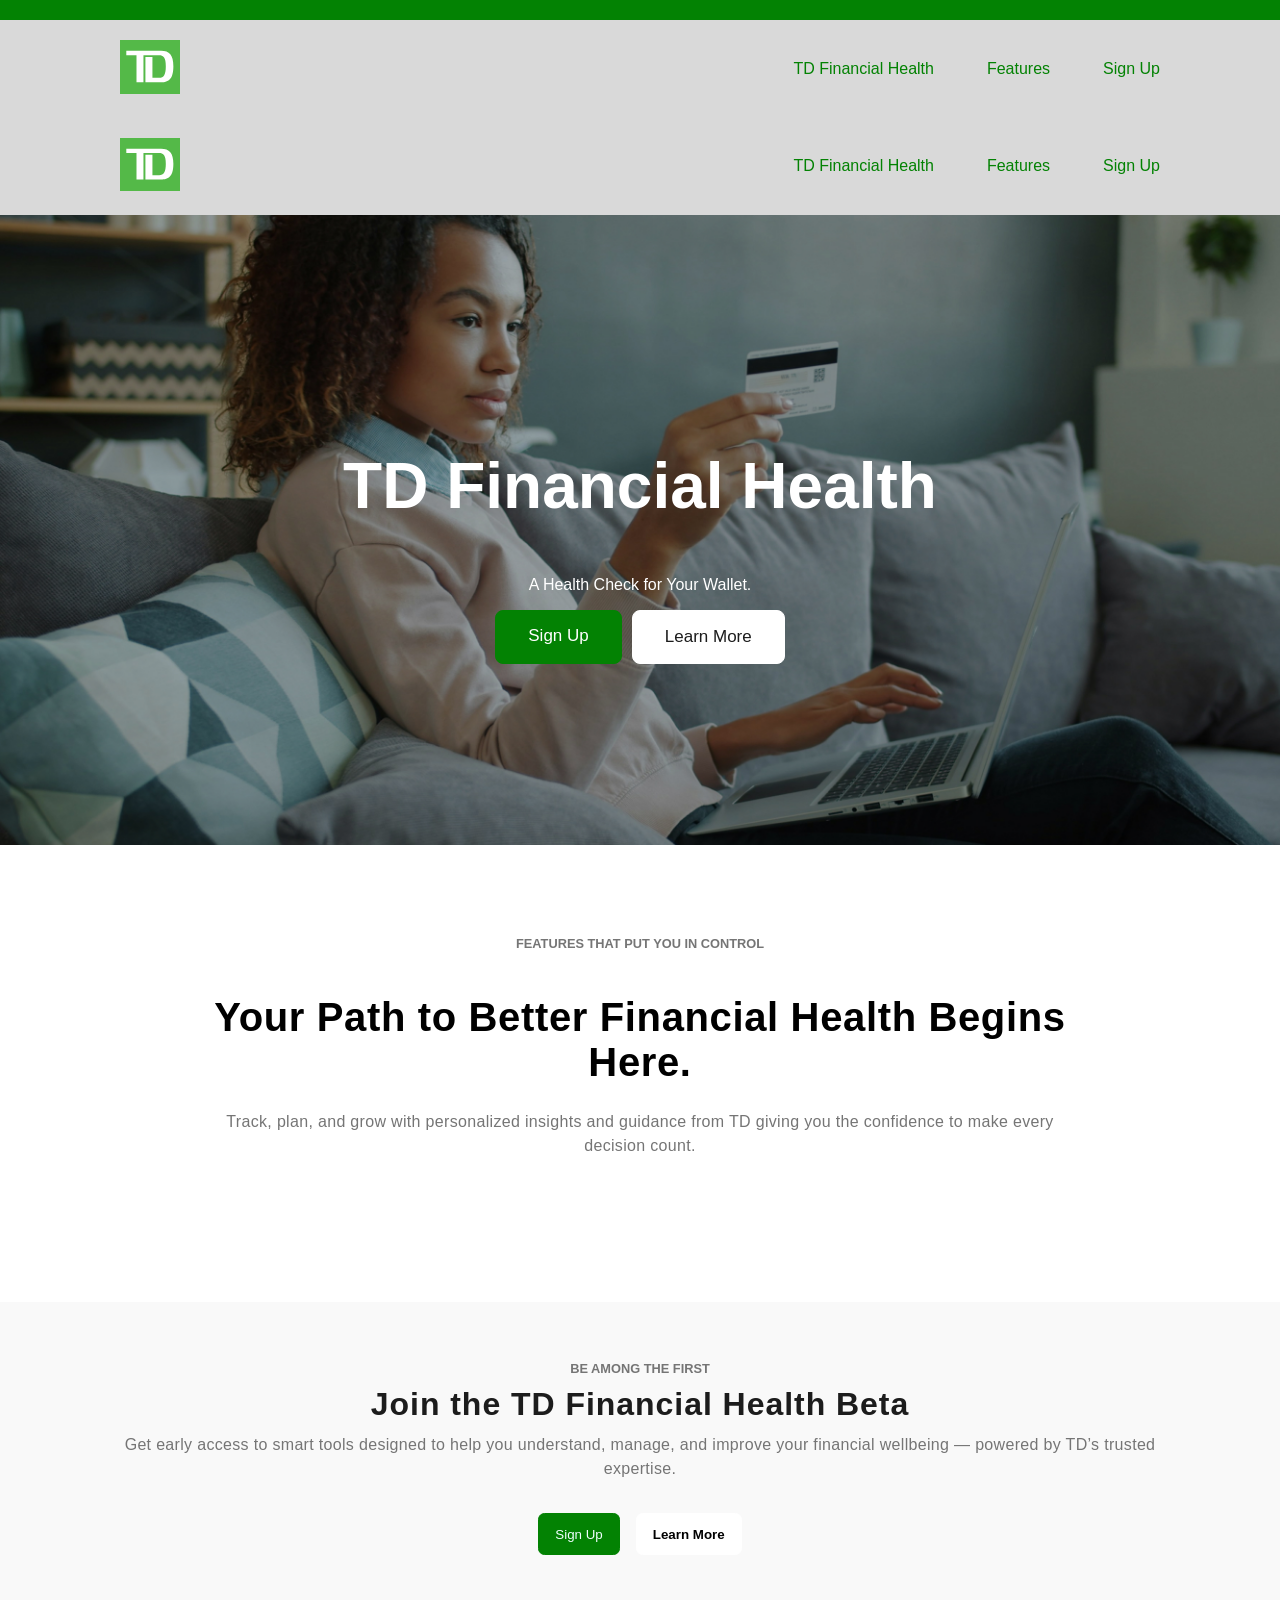
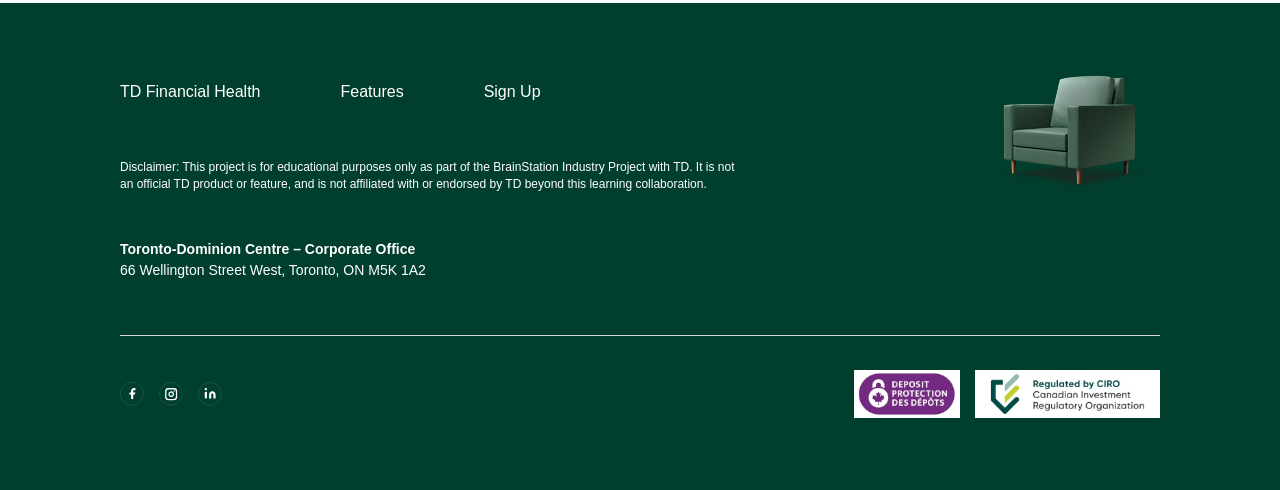
==== commit 6bf0f96c: "Merging from main" ====
--- a/index.html
+++ b/index.html
@@ -1,5 +1,39 @@
 <!DOCTYPE html>
 <html lang="en">
+    <head>
+        <meta charset="UTF-8">
+        <meta name="viewport" content="width=device-width, initial-scale=1.0">
+        <title>TD Financial Health</title>
+        <link rel="stylesheet" href="./styles/main.css">
+        <script type="module" src="./scripts/index.js"></script>
+        <script type="module" src="./scripts/navbar.js"></script>
+    </head>
+    <body>
+        <div class="site-header__banner"></div>
+        <header class="site-header">
+            <div class="site-header__wrapper">
+                <a class="site-header__logo" href="index.html">
+                    <img src="./assets/logos/td-logo.svg" alt="td logo">
+                </a>
+                <button class="site-header__hamburger">
+                    <img class="site-header__hamburger-icon" src="./assets/icons/hamburgermenu-tertiary-green.svg" alt="navigation menu">
+                </button>
+
+                <nav class="primary-nav__links-wrapper">
+                    <ul class="primary-nav__list">
+                        <li class="primary-nav__item">
+                            <a class="primary-nav__link" href="index.html">TD Financial Health</a>
+                        </li>
+                        <li class="primary-nav__item">
+                            <a class="primary-nav__link" href="./pages/products.html">Features</a>
+                        </li>
+                        <li class="primary-nav__item">
+                            <a class="primary-nav__link" href="./pages/forms/signup.html">Sign Up</a>
+                        </li>
+                    </ul>
+                </nav>
+            </div>
+        </header>
 
 <head>
     <meta charset="UTF-8">
--- a/styles/main.css
+++ b/styles/main.css
@@ -25,12 +25,6 @@
 body {
   margin: 0;
   font-family: "Inter", sans-serif;
-}
-
-.site-header__wrapper {
-  width: 100%;
-  max-width: 1280px;
-  margin: 0 auto;
 }
 
 .site-footer {
@@ -161,23 +155,77 @@
 }
 
 .site-header {
-  background: #D9D9D9;
-  padding: 0rem 0.9375rem;
+  position: sticky;
+  top: 0;
+  padding: 1.25rem;
+  z-index: 1000;
+  background: #d9d9d9;
+}
+@media screen and (min-width: 1200px) {
+  .site-header {
+    padding: 1.25rem 7.5rem;
+  }
+}
+.site-header__banner {
+  padding-top: 1.25rem;
+  background-color: #038203;
+  z-index: 1001;
+}
+.site-header__logo {
+  z-index: 1000;
 }
 .site-header__logo img {
-  width: 2.8125rem;
+  width: 3.75rem;
   height: auto;
 }
 .site-header__wrapper {
   display: flex;
   align-items: center;
   justify-content: space-between;
-  height: 64px;
-}
-
+}
+.site-header__hamburger {
+  background: transparent;
+  border: none;
+  z-index: 101;
+}
+@media screen and (min-width: 1200px) {
+  .site-header__hamburger {
+    display: none;
+  }
+}
+
+.primary-nav__links-wrapper {
+  position: fixed;
+  top: 0;
+  left: 0;
+  padding-top: 6.875rem;
+  width: 100%;
+  background-color: #d9d9d9;
+  z-index: 100;
+  display: flex;
+  flex-direction: column;
+  transform: translateY(-100%);
+  transition: transform 0.25s ease-in-out;
+}
+.primary-nav__links-wrapper.is-active {
+  transform: translateY(0);
+}
+@media screen and (min-width: 1200px) {
+  .primary-nav__links-wrapper {
+    display: block;
+    position: static;
+    transform: none;
+    width: auto;
+    background-color: transparent;
+    transform: none;
+    transition: none;
+    padding: 0;
+  }
+}
 .primary-nav__list {
   list-style: none;
   display: flex;
+  flex-direction: column;
   margin: 0;
   padding: 0;
   gap: 0.3125rem;
@@ -189,7 +237,28 @@
 }
 @media screen and (min-width: 1200px) {
   .primary-nav__list {
+    display: flex;
+    align-items: center;
+    flex-direction: row;
     gap: 3.3125rem;
+  }
+}
+.primary-nav__item {
+  text-align: center;
+  padding: 0.625rem 0;
+}
+.primary-nav__item:nth-child(odd) {
+  background-color: #f9f9f9;
+}
+.primary-nav__item:nth-child(even) {
+  background-color: #d9d9d9;
+}
+@media screen and (min-width: 1200px) {
+  .primary-nav__item {
+    text-align: left;
+  }
+  .primary-nav__item:nth-child(odd), .primary-nav__item:nth-child(even) {
+    background-color: transparent;
   }
 }
 .primary-nav__link {
@@ -225,6 +294,55 @@
 
 .icon__checkmark {
   width: 3.75rem;
+}
+
+.audience-result {
+  margin-top: 2rem;
+  display: flex;
+  padding: 3.125rem 1.25rem;
+  flex-direction: column;
+  justify-content: center;
+  align-self: stretch;
+  align-items: center;
+  background-color: white;
+}
+.audience-result__header {
+  color: #003f2d;
+}
+.audience-result__card {
+  display: flex;
+  flex-direction: column;
+  justify-content: center;
+  align-items: center;
+  gap: 1.5rem;
+  margin-top: 1rem;
+}
+.audience-result__img {
+  width: 3rem;
+  background-color: #F6FAF0;
+  border-radius: 10rem;
+  padding: 2rem;
+}
+.audience-result__link {
+  color: #54b848;
+  font-size: 1.5rem;
+  font-style: bold;
+}
+.audience-result__text {
+  padding: 1rem;
+  margin-top: -0.5rem;
+}
+.audience-result__student {
+  display: none;
+}
+.audience-result__retiree {
+  display: none;
+}
+.audience-result__canada {
+  display: none;
+}
+.audience-result__homeowner {
+  display: none;
 }
 
 .button-group {
@@ -819,10 +937,11 @@
   align-items: center;
   border: 1px solid #cccccc;
   background: white;
+  box-sizing: border-box;
 }
 @media screen and (min-width: 1200px) {
   .signup-form__input, .signup-form__input-wrapper select {
-    width: 21.5rem;
+    width: 100%;
   }
 }
 .signup-form__input:hover, .signup-form__input-wrapper select:hover {
--- a/styles/main.css
+++ b/styles/main.css
@@ -25,12 +25,6 @@
 body {
   margin: 0;
   font-family: "Inter", sans-serif;
-}
-
-.site-header__wrapper {
-  width: 100%;
-  max-width: 1280px;
-  margin: 0 auto;
 }
 
 .site-footer {
@@ -161,23 +155,77 @@
 }
 
 .site-header {
-  background: #D9D9D9;
-  padding: 0rem 0.9375rem;
+  position: sticky;
+  top: 0;
+  padding: 1.25rem;
+  z-index: 1000;
+  background: #d9d9d9;
+}
+@media screen and (min-width: 1200px) {
+  .site-header {
+    padding: 1.25rem 7.5rem;
+  }
+}
+.site-header__banner {
+  padding-top: 1.25rem;
+  background-color: #038203;
+  z-index: 1001;
+}
+.site-header__logo {
+  z-index: 1000;
 }
 .site-header__logo img {
-  width: 2.8125rem;
+  width: 3.75rem;
   height: auto;
 }
 .site-header__wrapper {
   display: flex;
   align-items: center;
   justify-content: space-between;
-  height: 64px;
-}
-
+}
+.site-header__hamburger {
+  background: transparent;
+  border: none;
+  z-index: 101;
+}
+@media screen and (min-width: 1200px) {
+  .site-header__hamburger {
+    display: none;
+  }
+}
+
+.primary-nav__links-wrapper {
+  position: fixed;
+  top: 0;
+  left: 0;
+  padding-top: 6.875rem;
+  width: 100%;
+  background-color: #d9d9d9;
+  z-index: 100;
+  display: flex;
+  flex-direction: column;
+  transform: translateY(-100%);
+  transition: transform 0.25s ease-in-out;
+}
+.primary-nav__links-wrapper.is-active {
+  transform: translateY(0);
+}
+@media screen and (min-width: 1200px) {
+  .primary-nav__links-wrapper {
+    display: block;
+    position: static;
+    transform: none;
+    width: auto;
+    background-color: transparent;
+    transform: none;
+    transition: none;
+    padding: 0;
+  }
+}
 .primary-nav__list {
   list-style: none;
   display: flex;
+  flex-direction: column;
   margin: 0;
   padding: 0;
   gap: 0.3125rem;
@@ -189,7 +237,28 @@
 }
 @media screen and (min-width: 1200px) {
   .primary-nav__list {
+    display: flex;
+    align-items: center;
+    flex-direction: row;
     gap: 3.3125rem;
+  }
+}
+.primary-nav__item {
+  text-align: center;
+  padding: 0.625rem 0;
+}
+.primary-nav__item:nth-child(odd) {
+  background-color: #f9f9f9;
+}
+.primary-nav__item:nth-child(even) {
+  background-color: #d9d9d9;
+}
+@media screen and (min-width: 1200px) {
+  .primary-nav__item {
+    text-align: left;
+  }
+  .primary-nav__item:nth-child(odd), .primary-nav__item:nth-child(even) {
+    background-color: transparent;
   }
 }
 .primary-nav__link {
@@ -225,6 +294,55 @@
 
 .icon__checkmark {
   width: 3.75rem;
+}
+
+.audience-result {
+  margin-top: 2rem;
+  display: flex;
+  padding: 3.125rem 1.25rem;
+  flex-direction: column;
+  justify-content: center;
+  align-self: stretch;
+  align-items: center;
+  background-color: white;
+}
+.audience-result__header {
+  color: #003f2d;
+}
+.audience-result__card {
+  display: flex;
+  flex-direction: column;
+  justify-content: center;
+  align-items: center;
+  gap: 1.5rem;
+  margin-top: 1rem;
+}
+.audience-result__img {
+  width: 3rem;
+  background-color: #F6FAF0;
+  border-radius: 10rem;
+  padding: 2rem;
+}
+.audience-result__link {
+  color: #54b848;
+  font-size: 1.5rem;
+  font-style: bold;
+}
+.audience-result__text {
+  padding: 1rem;
+  margin-top: -0.5rem;
+}
+.audience-result__student {
+  display: none;
+}
+.audience-result__retiree {
+  display: none;
+}
+.audience-result__canada {
+  display: none;
+}
+.audience-result__homeowner {
+  display: none;
 }
 
 .button-group {
@@ -819,10 +937,11 @@
   align-items: center;
   border: 1px solid #cccccc;
   background: white;
+  box-sizing: border-box;
 }
 @media screen and (min-width: 1200px) {
   .signup-form__input, .signup-form__input-wrapper select {
-    width: 21.5rem;
+    width: 100%;
   }
 }
 .signup-form__input:hover, .signup-form__input-wrapper select:hover {
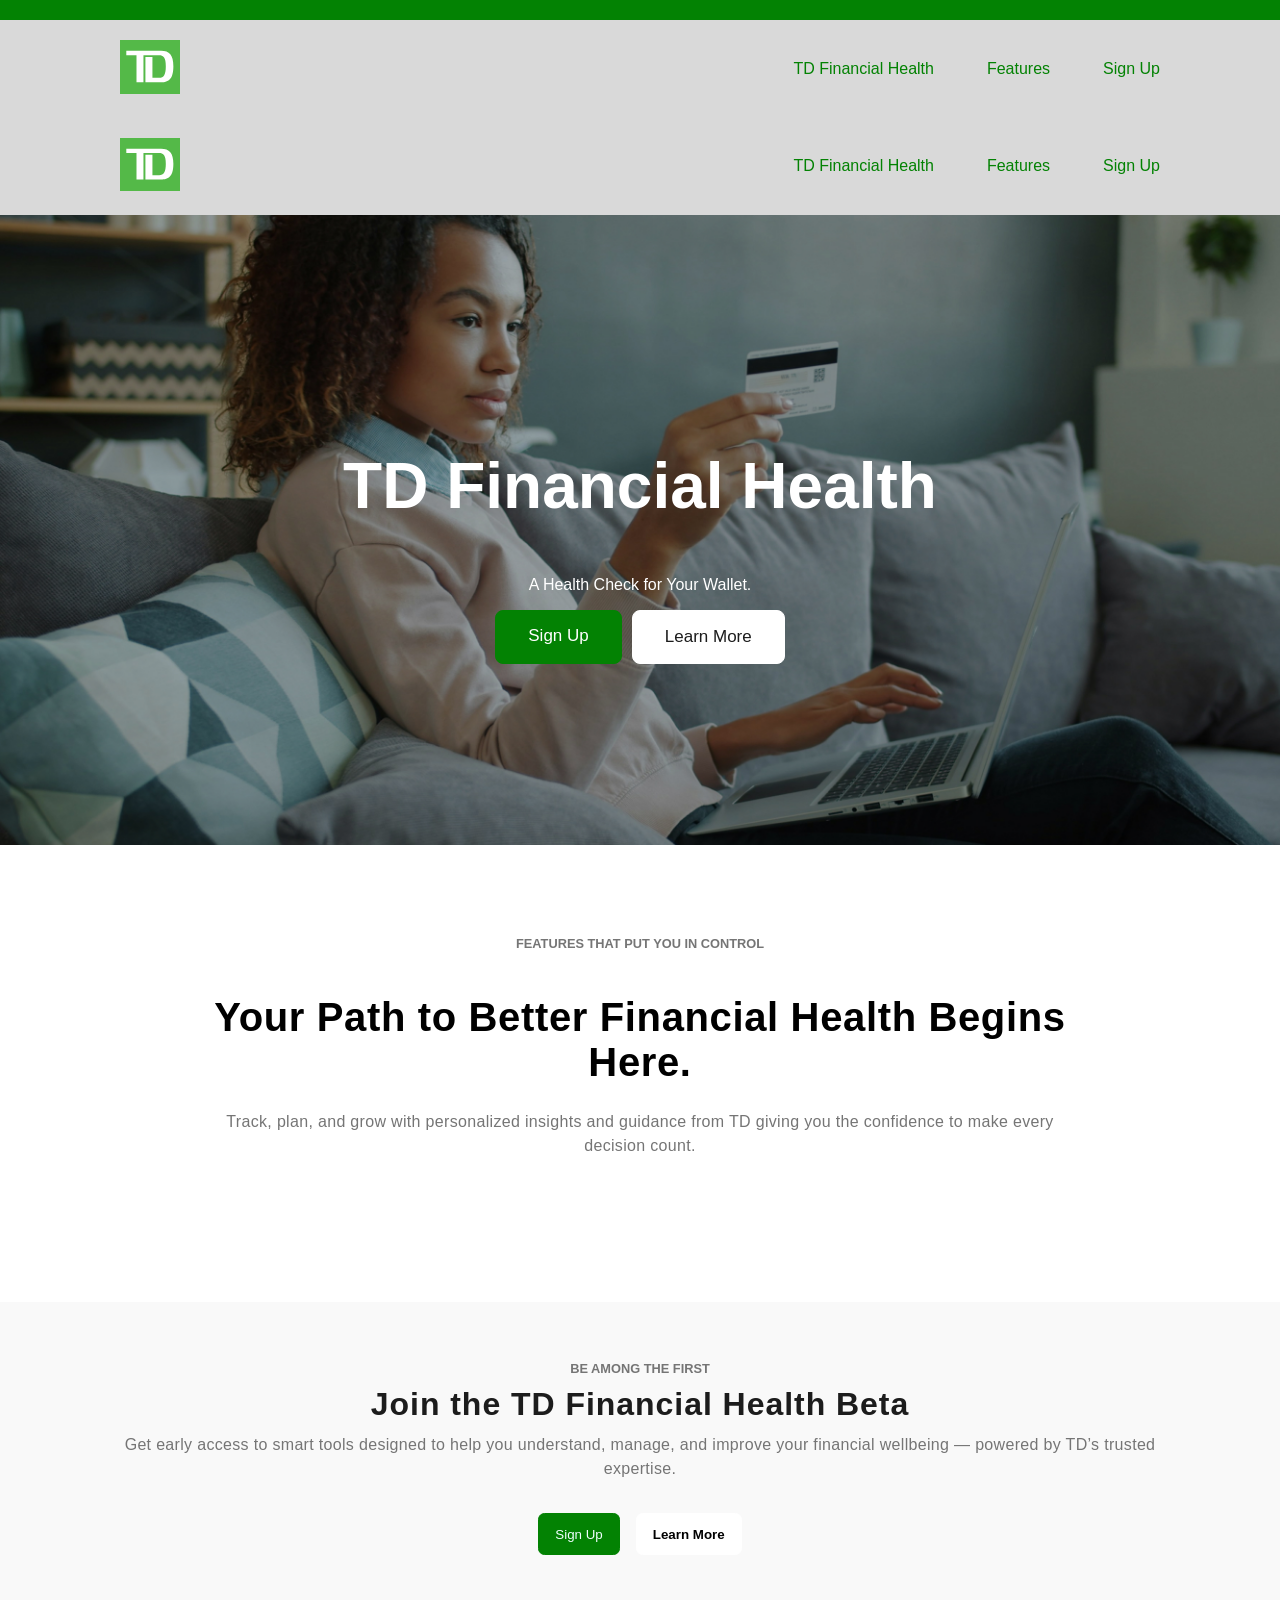
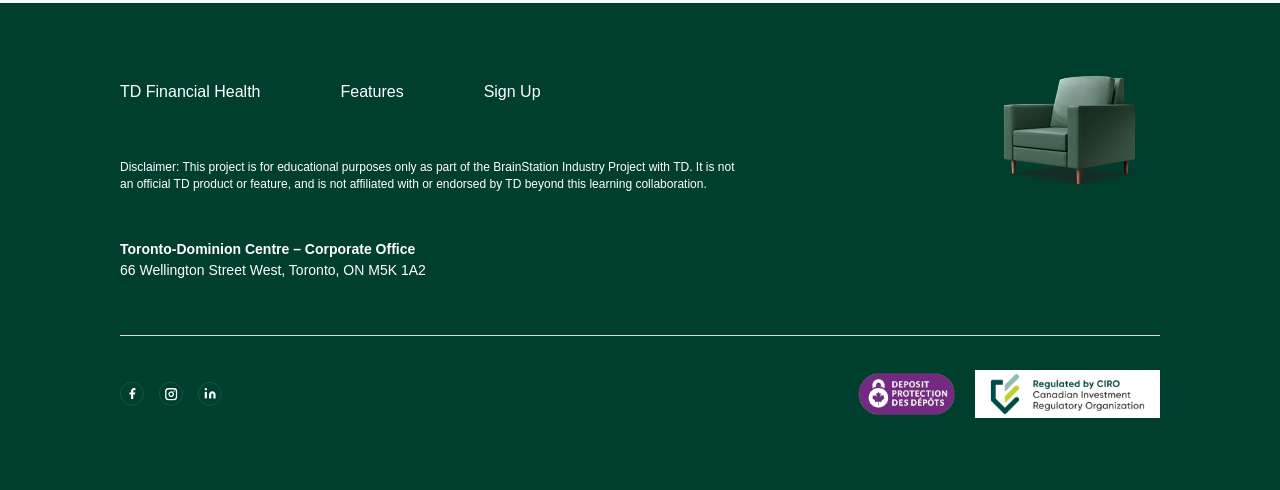
==== commit 6bbf9637: "footer purple logo update" ====
--- a/index.html
+++ b/index.html
@@ -160,7 +160,7 @@
             <div class="site-footer__regulatory-wrapper">
                 <a href="https://www.cdic.ca/depositors/whats-covered/"><img
                         src="./assets/images/deposit-protection.svg" alt="Deposit Protection Des Depots"></a>
-                <a href="https://www.ciro.ca/"><img src="../assets/images/ciro.png" alt="Regulated by CIRO"></a>
+                <a href="https://www.ciro.ca/"><img src="./assets/images/ciro.png" alt="Regulated by CIRO"></a>
             </div>
         </div>
     </footer>
--- a/styles/main.css
+++ b/styles/main.css
@@ -376,11 +376,6 @@
   font-weight: bold;
 }
 
-/*
-* {
-    border: 1px red solid;
-}
-*/
 .middle-section {
   margin-top: 5rem;
   padding-left: 1rem;
--- a/styles/main.css
+++ b/styles/main.css
@@ -376,11 +376,6 @@
   font-weight: bold;
 }
 
-/*
-* {
-    border: 1px red solid;
-}
-*/
 .middle-section {
   margin-top: 5rem;
   padding-left: 1rem;
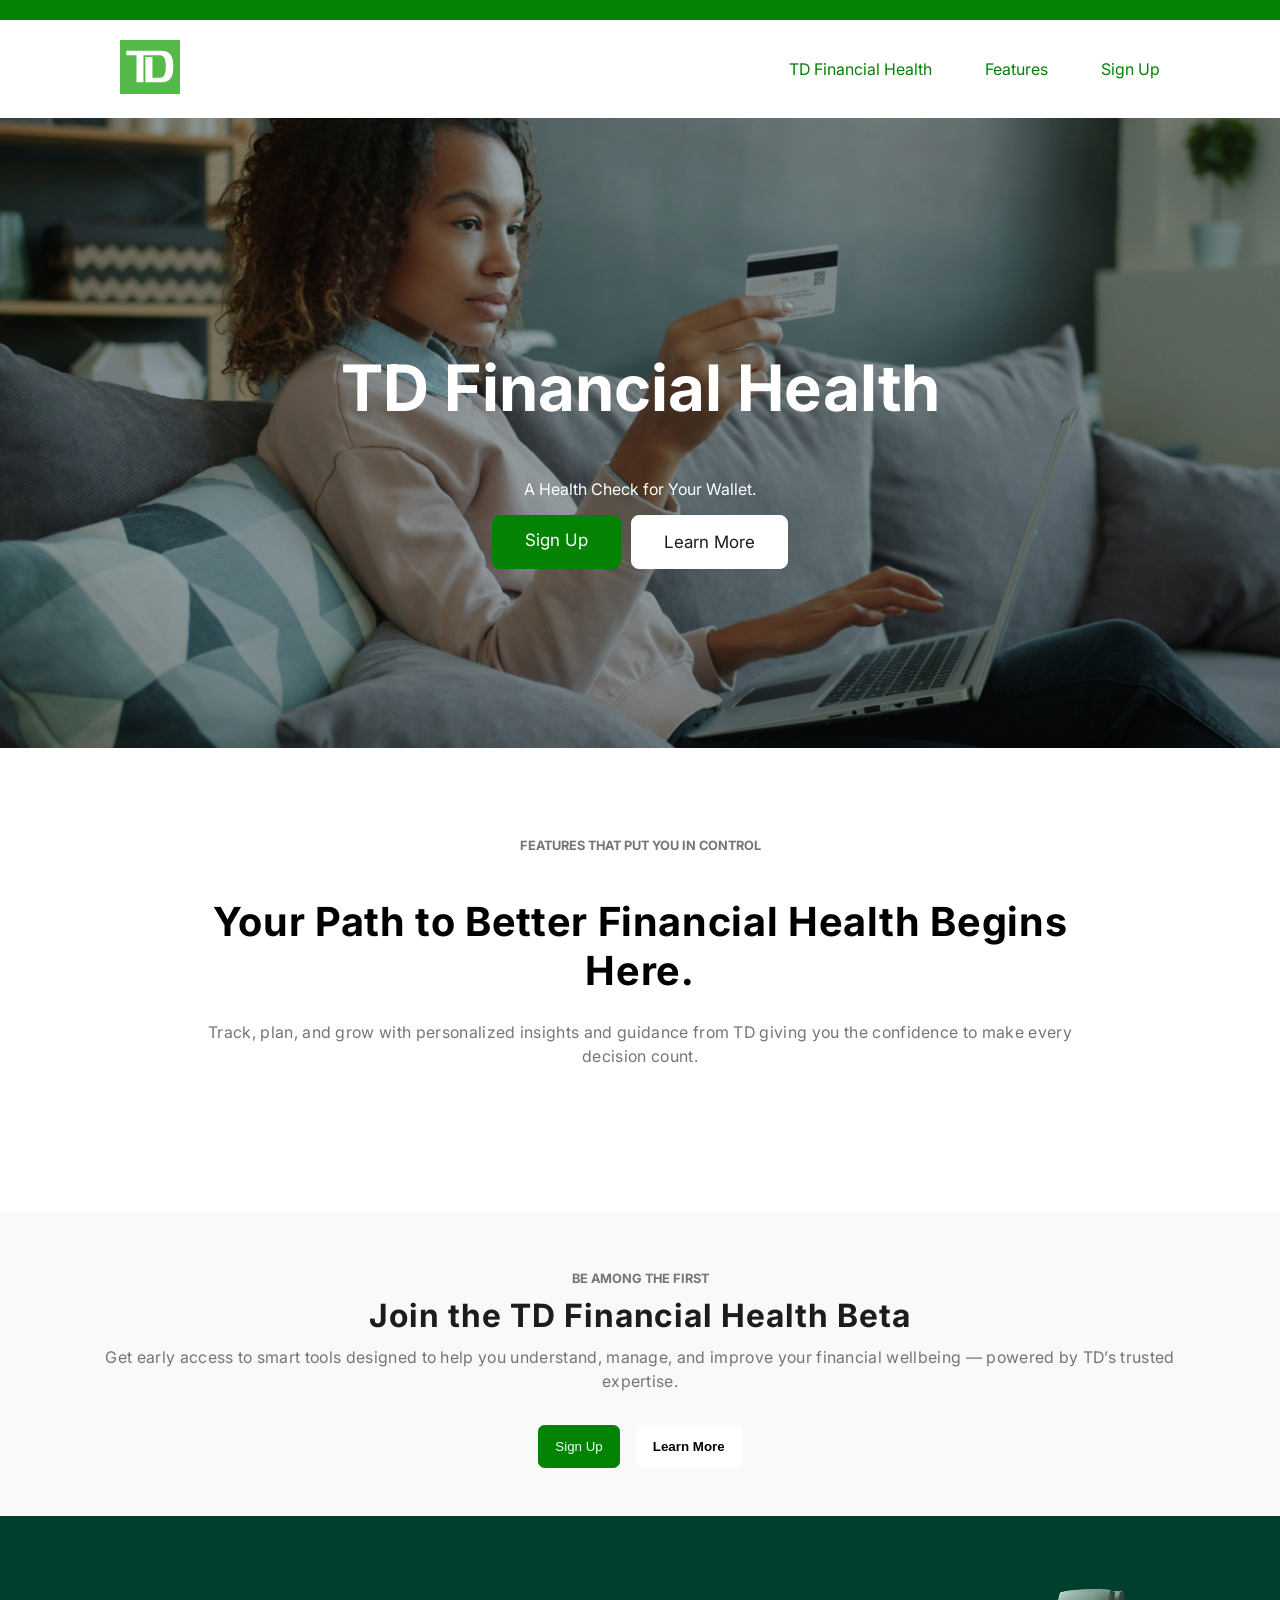
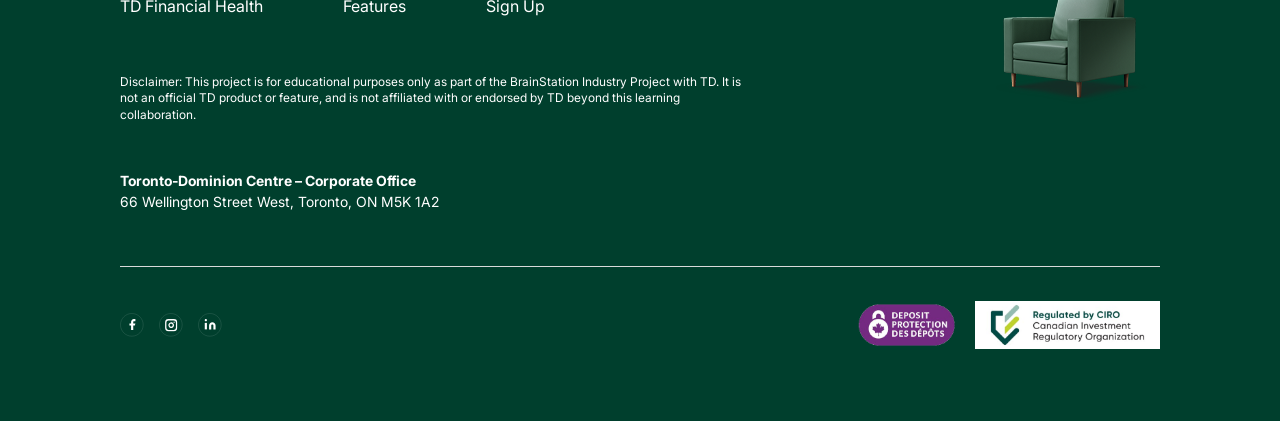
==== commit bb17ca7a: "fixed the double navbar, signup form, and corrected the footer duplicate" ====
--- a/index.html
+++ b/index.html
@@ -35,34 +35,6 @@
             </div>
         </header>
 
-<head>
-    <meta charset="UTF-8">
-    <meta name="viewport" content="width=device-width, initial-scale=1.0">
-    <title>TD Financial Health</title>
-    <link rel="stylesheet" href="./styles/main.css">
-    <script type="module" src="./scripts/index.js"></script>
-</head>
-
-<body>
-    <header class="site-header">
-        <div class="site-header__wrapper">
-            <a class="site-header__logo" href="index.html"><img src="./assets/logos/td-logo.svg" alt="td logo"></a>
-            <nav class="primary-nav__links-wrapper">
-                <ul class="primary-nav__list">
-                    <li class="primary-nav__item">
-                        <a class="primary-nav__link" href="index.html">TD Financial Health</a>
-                    </li>
-                    <li class="primary-nav__item">
-                        <a class="primary-nav__link" href="./pages/products.html">Features</a>
-                    </li>
-                    <li class="primary-nav__item">
-                        <a class="primary-nav__link" href="./pages/forms/signup.html">Sign Up</a>
-                    </li>
-                </ul>
-            </nav>
-        </div>
-    </header>
-
     <section class="hero-banner">
         <div class="hero__content">
             <h1 class="hero__title">TD Financial Health</h1>
@@ -87,8 +59,6 @@
             <!-- Cards go here       -->
             <!-- Cards go here       -->
             <!-- Cards go here       -->
-
-
 
         </div>
     </section>
@@ -165,5 +135,4 @@
         </div>
     </footer>
 </body>
-
 </html>
--- a/styles/main.css
+++ b/styles/main.css
@@ -1,23 +1,23 @@
 @font-face {
-  font-family: "Inter", sans-serif;
+  font-family: "Inter";
   src: url("../../assets/fonts/Inter_18pt-Light.ttf");
   font-weight: 300;
   font-style: normal;
 }
 @font-face {
-  font-family: "Inter", sans-serif;
+  font-family: "Inter";
   src: url("../../assets/fonts/Inter_18pt-Regular.ttf");
   font-weight: 400;
   font-style: normal;
 }
 @font-face {
-  font-family: "Inter", sans-serif;
+  font-family: "Inter";
   src: url("../../assets/fonts/Inter_18pt-SemiBold.ttf");
   font-weight: 600;
   font-style: normal;
 }
 @font-face {
-  font-family: "Inter", sans-serif;
+  font-family: "Inter";
   src: url("../../assets/fonts/Inter_18pt-Bold.ttf");
   font-weight: 700;
   font-style: normal;
@@ -159,7 +159,7 @@
   top: 0;
   padding: 1.25rem;
   z-index: 1000;
-  background: #d9d9d9;
+  background: white;
 }
 @media screen and (min-width: 1200px) {
   .site-header {
@@ -169,6 +169,7 @@
 .site-header__banner {
   padding-top: 1.25rem;
   background-color: #038203;
+  position: relative;
   z-index: 1001;
 }
 .site-header__logo {
@@ -200,7 +201,7 @@
   left: 0;
   padding-top: 6.875rem;
   width: 100%;
-  background-color: #d9d9d9;
+  background-color: white;
   z-index: 100;
   display: flex;
   flex-direction: column;
@@ -251,7 +252,7 @@
   background-color: #f9f9f9;
 }
 .primary-nav__item:nth-child(even) {
-  background-color: #d9d9d9;
+  background-color: white;
 }
 @media screen and (min-width: 1200px) {
   .primary-nav__item {
@@ -836,9 +837,31 @@
 }
 
 #responses-table {
-  width: 80%;
+  width: 95%;
+  display: block;
   border-collapse: collapse;
   font-size: 1rem;
+}
+@media screen and (min-width: 768px) {
+  #responses-table {
+    width: 80%;
+    display: table;
+  }
+}
+@media screen and (min-width: 1200px) {
+  #responses-table {
+    width: 80%;
+    display: table;
+  }
+}
+
+.response-table__head {
+  display: none;
+}
+@media screen and (min-width: 768px) {
+  .response-table__head {
+    display: table-header-group;
+  }
 }
 
 .response-table__head th {
@@ -849,9 +872,19 @@
 }
 
 #responses-table td {
-  padding: 1rem 2.5rem;
+  display: block;
+  text-align: right;
+  padding: 0.625rem 0.9375rem;
   color: #1c1c1c;
-  border-bottom: 1px solid #f9f9f9;
+  border-bottom: 1px solid #1c1c1c;
+}
+@media screen and (min-width: 768px) {
+  #responses-table td {
+    display: table-cell;
+    text-align: left;
+    padding: 1rem 2.5rem;
+    border-bottom: 1px solid #f9f9f9;
+  }
 }
 
 #responses-table tr:nth-child(odd) {
@@ -908,10 +941,22 @@
     padding: 5.15625rem 13.375rem;
   }
 }
+.signup-form__error {
+  display: none;
+  background-color: darkred;
+}
 .signup-form__input-wrapper {
   display: flex;
   flex-direction: column;
   gap: 0.5rem;
+}
+.signup-form__input-wrapper.error .signup-form__input,
+.signup-form__input-wrapper.error select {
+  border-color: darkred;
+  border-bottom: 3px solid darkred;
+}
+.signup-form__input-wrapper.error .signup-form__error-message {
+  display: block;
 }
 .signup-form__button {
   display: flex;
@@ -933,11 +978,7 @@
   border: 1px solid #cccccc;
   background: white;
   box-sizing: border-box;
-}
-@media screen and (min-width: 1200px) {
-  .signup-form__input, .signup-form__input-wrapper select {
-    width: 100%;
-  }
+  width: 100%;
 }
 .signup-form__input:hover, .signup-form__input-wrapper select:hover {
   border: 1px solid #038203;
@@ -947,7 +988,14 @@
   border: 1px solid #038203;
   border-bottom: 3px solid #038203;
 }
+.signup-form__input--error {
+  font-size: small;
+  color: darkred;
+  display: none;
+  margin-top: 0.25rem;
+}
 
 .dropdown-label {
   color: black;
+  font-size: small;
 }/*# sourceMappingURL=main.css.map */
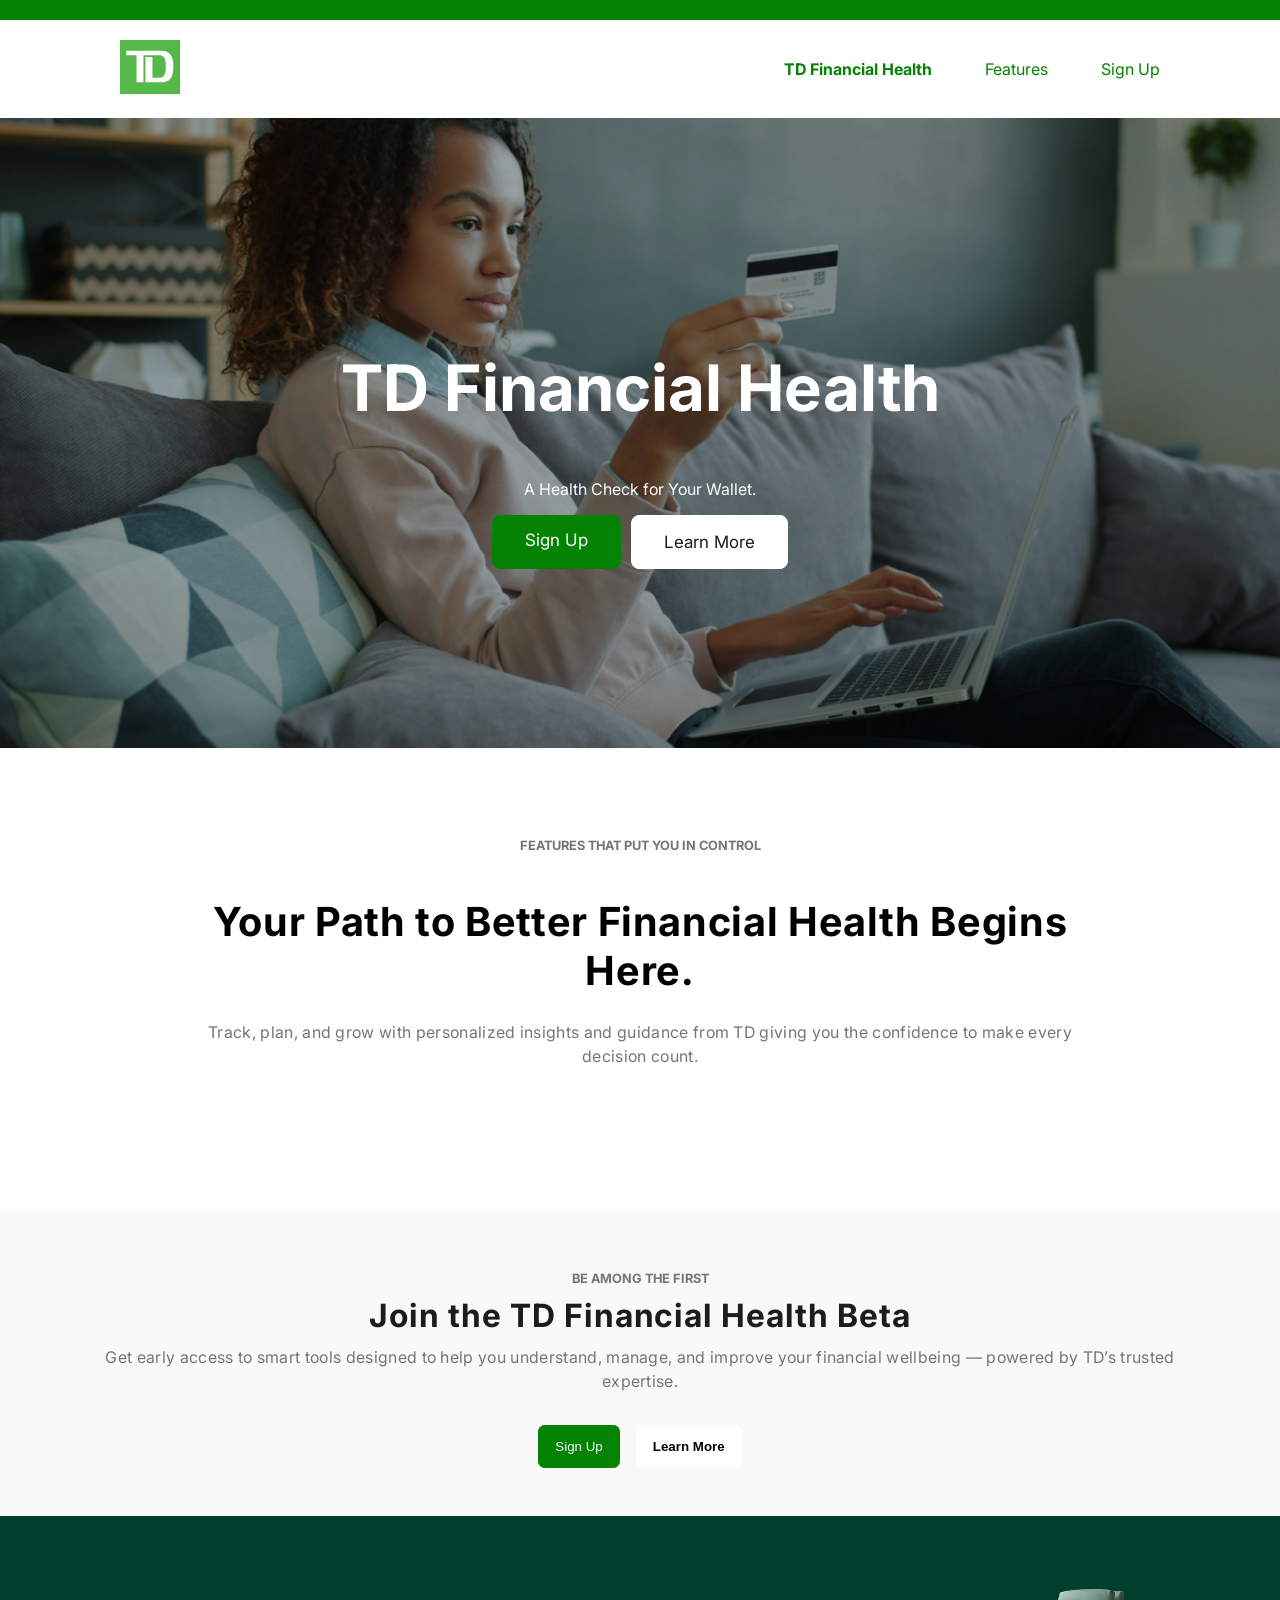
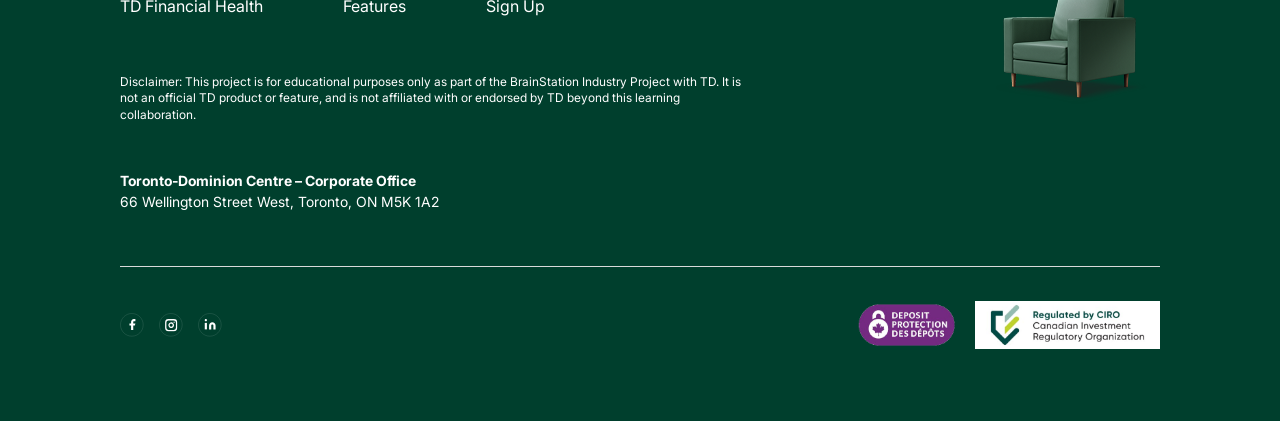
==== commit 28ccd364: "added animations to navigation bar, bolded current page, added a hover state with an underline for o" ====
--- a/index.html
+++ b/index.html
@@ -16,7 +16,9 @@
                     <img src="./assets/logos/td-logo.svg" alt="td logo">
                 </a>
                 <button class="site-header__hamburger">
-                    <img class="site-header__hamburger-icon" src="./assets/icons/hamburgermenu-tertiary-green.svg" alt="navigation menu">
+                    <span class="site-header__hamburger-line top-line"></span>
+                    <span class="site-header__hamburger-line middle-line"></span>
+                    <span class="site-header__hamburger-line bottom-line"></span>
                 </button>
 
                 <nav class="primary-nav__links-wrapper">
--- a/styles/main.css
+++ b/styles/main.css
@@ -25,6 +25,37 @@
 body {
   margin: 0;
   font-family: "Inter", sans-serif;
+}
+
+.button-group {
+  display: flex;
+  flex-direction: row;
+  justify-content: center;
+  justify-items: center;
+  gap: 1rem;
+}
+.button-group__signup-link {
+  font-style: none;
+  text-decoration: none;
+}
+.button-group__signup-link__button {
+  padding: 0.8rem 1rem;
+  border-radius: 0.4rem;
+  background-color: #038203;
+  color: azure;
+  border: #038203 1px solid;
+}
+.button-group__learnmore-link {
+  font-style: none;
+  text-decoration: none;
+}
+.button-group__learnmore-link__button {
+  padding: 0.8rem 1rem;
+  border-radius: 0.4rem;
+  background-color: #fff;
+  color: black;
+  border: #fff 1px solid;
+  font-weight: bold;
 }
 
 .site-footer {
@@ -179,20 +210,44 @@
   width: 3.75rem;
   height: auto;
 }
-.site-header__wrapper {
-  display: flex;
-  align-items: center;
-  justify-content: space-between;
-}
 .site-header__hamburger {
+  display: flex;
+  flex-direction: column;
+  justify-content: space-around;
+  width: 1.875rem;
+  height: 1.5625rem;
   background: transparent;
   border: none;
-  z-index: 101;
+  padding: 0;
+  z-index: 1000;
 }
 @media screen and (min-width: 1200px) {
   .site-header__hamburger {
     display: none;
   }
+}
+.site-header__hamburger-line {
+  display: block;
+  height: 0.1875rem;
+  background-color: #038203;
+  border-radius: 0.625rem;
+  transition: all 0.3s ease-in-out;
+  transform-origin: center;
+}
+.site-header__hamburger.is-active .top-line {
+  transform: translateY(0.53125rem) rotate(45deg);
+}
+.site-header__hamburger.is-active .middle-line {
+  opacity: 0;
+  transform: translateX(-30px);
+}
+.site-header__hamburger.is-active .bottom-line {
+  transform: translateY(-8.5px) rotate(-45deg);
+}
+.site-header__wrapper {
+  display: flex;
+  align-items: center;
+  justify-content: space-between;
 }
 
 .primary-nav__links-wrapper {
@@ -265,12 +320,31 @@
 .primary-nav__link {
   text-decoration: none;
   color: #038203;
+  position: relative;
+  display: inline-block;
+}
+.primary-nav__link::after {
+  content: "";
+  position: absolute;
+  width: 100%;
+  height: 2px;
+  background-color: #038203;
+  bottom: -5px;
+  left: 0;
+  transform: scaleX(0);
+  transition: transform 0.3s ease-out;
+}
+.primary-nav__link:hover::after {
+  transform: scaleX(1);
+  transform-origin: bottom left;
+}
+.primary-nav__link.is-current-page {
+  font-weight: bold;
 }
 
 .confirmation-page {
   background-color: #038203;
   display: flex;
-  padding: 128px 233px;
   flex-direction: column;
   justify-content: center;
   align-items: center;
@@ -283,12 +357,20 @@
 .confirmation-page__container {
   background-color: white;
   display: flex;
-  padding: 3.125rem 1.25rem;
+  padding: 1.5rem 1.875rem;
+  margin: 1.25rem;
   flex-direction: column;
   justify-content: center;
   align-self: stretch;
   gap: 26px;
 }
+@media screen and (min-width: 768px) {
+  .confirmation-page__container {
+    align-self: center;
+    padding: 3.125rem 1.875rem;
+    margin: 3rem;
+  }
+}
 .confirmation-page__title {
   color: #003f2d;
 }
@@ -298,7 +380,7 @@
 }
 
 .audience-result {
-  margin-top: 2rem;
+  margin: 2rem;
   display: flex;
   padding: 3.125rem 1.25rem;
   flex-direction: column;
@@ -306,6 +388,11 @@
   align-self: stretch;
   align-items: center;
   background-color: white;
+}
+@media screen and (min-width: 768px) {
+  .audience-result {
+    align-self: center;
+  }
 }
 .audience-result__header {
   color: #003f2d;
@@ -344,37 +431,6 @@
 }
 .audience-result__homeowner {
   display: none;
-}
-
-.button-group {
-  display: flex;
-  flex-direction: row;
-  justify-content: center;
-  justify-items: center;
-  gap: 1rem;
-}
-.button-group__signup-link {
-  font-style: none;
-  text-decoration: none;
-}
-.button-group__signup-link__button {
-  padding: 0.8rem 1rem;
-  border-radius: 0.4rem;
-  background-color: #038203;
-  color: azure;
-  border: #038203 1px solid;
-}
-.button-group__learnmore-link {
-  font-style: none;
-  text-decoration: none;
-}
-.button-group__learnmore-link__button {
-  padding: 0.8rem 1rem;
-  border-radius: 0.4rem;
-  background-color: #fff;
-  color: black;
-  border: #fff 1px solid;
-  font-weight: bold;
 }
 
 .middle-section {
@@ -659,6 +715,20 @@
   }
 }
 
+.product__text-content {
+  width: 100%;
+  display: flex;
+  flex-direction: column;
+  justify-content: center;
+  padding: 1.25rem 0.625rem;
+}
+@media screen and (min-width: 1200px) {
+  .product__text-content {
+    width: 50%;
+    padding-left: 2.5rem;
+    padding-right: 0;
+  }
+}
 .product__image {
   display: flex;
   justify-content: center;
@@ -911,7 +981,6 @@
 .signup-page {
   background-color: #038203;
   display: flex;
-  padding: 128px 233px;
   flex-direction: column;
   justify-content: center;
   align-items: center;
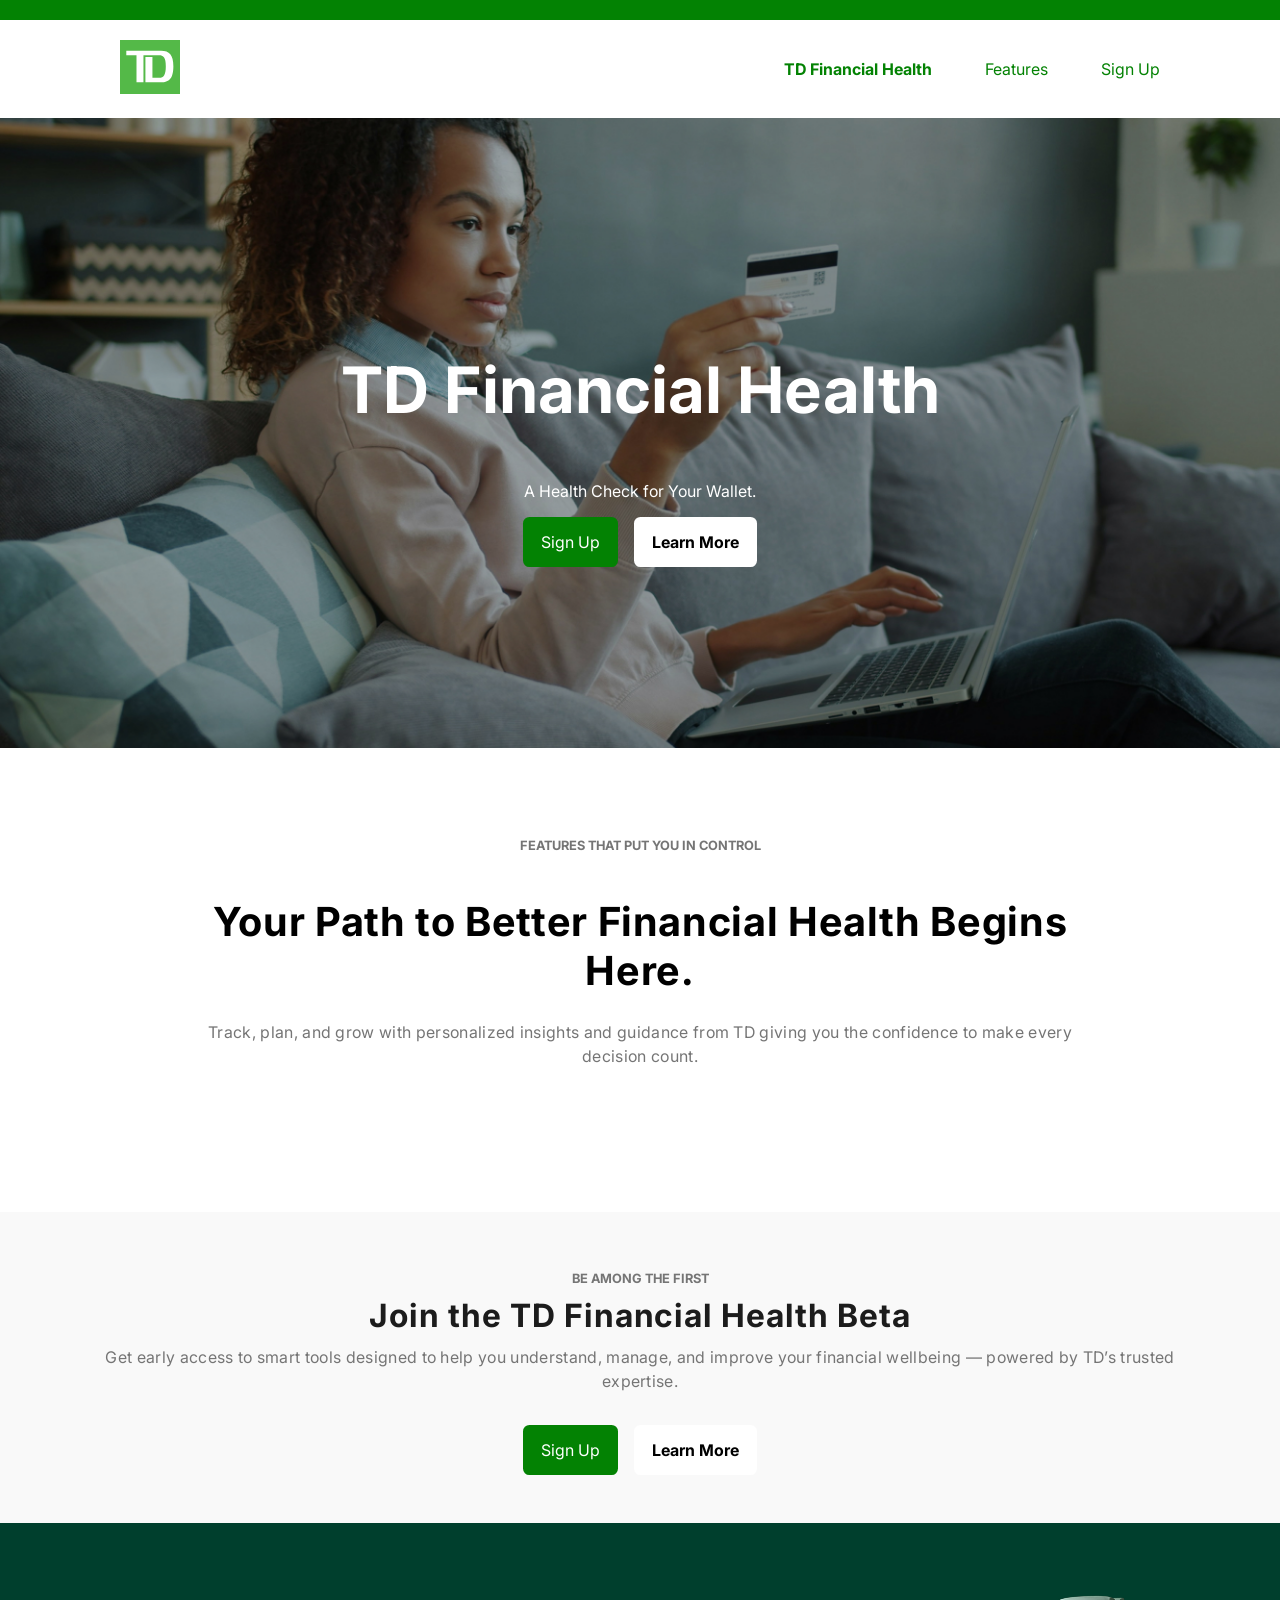
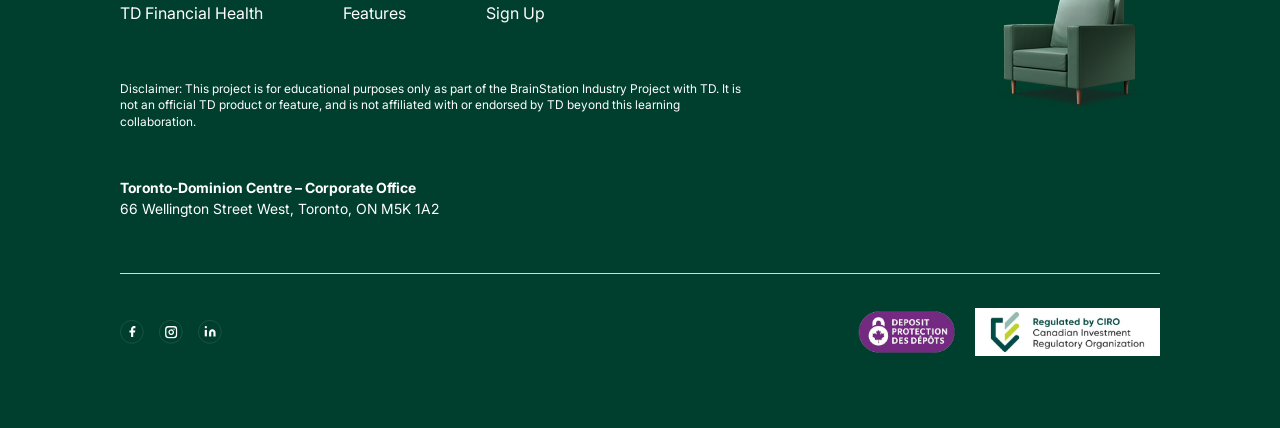
==== commit ec23ef5d: "landing page button hover transforms" ====
--- a/index.html
+++ b/index.html
@@ -41,9 +41,9 @@
         <div class="hero__content">
             <h1 class="hero__title">TD Financial Health</h1>
             <p class="hero__subtitle">A Health Check for Your Wallet.</p>
-            <div class="hero__link">
-                <a href="./forms/signup.html" class="cta__join">Sign Up</a>
-                <a href="#" class="cta-button">Learn More</a>
+            <div class="button-group">
+                <a href="./pages/forms/signup.html" class="button button--signup">Sign Up</a>
+                <a href="./pages/products.html" class="button button--learnmore">Learn More</a>
             </div>
         </div>
     </section>
@@ -71,12 +71,8 @@
             <p class="financial-beta__text"> Get early access to smart tools designed to help you understand, manage,
                 and improve your financial wellbeing — powered by TD’s trusted expertise.</p>
             <div class="button-group">
-                <a href="./pages/forms/signup.html" class="button-group__signup-link">
-                    <button type="button" class="button-group__signup-link__button">Sign Up</button>
-                </a>
-                <a href="./pages/products.html" class="button-group__learnmore-link">
-                    <button type="button" class="button-group__learnmore-link__button">Learn More</button>
-                </a>
+                <a href="./pages/forms/signup.html" class="button button--signup">Sign Up</a>
+                <a href="./pages/products.html" class="button button--learnmore">Learn More</a>
             </div>
         </div>
     </section>
@@ -89,7 +85,7 @@
                             <a class="site-footer__link" href="index.html">TD Financial Health</a>
                         </li>
                         <li class="site-footer__item">
-                            <a class="site-footer__link" href="./pages/products/products.html">Features</a>
+                            <a class="site-footer__link" href="./pages/products.html">Features</a>
                         </li>
                         <li class="site-footer__item">
                             <a class="site-footer__link" href="./pages/forms/signup.html">Sign Up</a>
--- a/styles/main.css
+++ b/styles/main.css
@@ -31,31 +31,37 @@
   display: flex;
   flex-direction: row;
   justify-content: center;
-  justify-items: center;
+  align-items: center;
   gap: 1rem;
 }
-.button-group__signup-link {
-  font-style: none;
-  text-decoration: none;
-}
-.button-group__signup-link__button {
+.button-group .button {
+  display: inline-block;
   padding: 0.8rem 1rem;
   border-radius: 0.4rem;
+  text-decoration: none;
+  cursor: pointer;
+  transition: background-color 0.3s ease, color 0.3s ease;
+  border: 2px solid transparent;
+  font-weight: 500;
+}
+.button-group .button--signup {
   background-color: #038203;
-  color: azure;
-  border: #038203 1px solid;
-}
-.button-group__learnmore-link {
-  font-style: none;
-  text-decoration: none;
-}
-.button-group__learnmore-link__button {
-  padding: 0.8rem 1rem;
-  border-radius: 0.4rem;
+  border-color: #038203;
+  color: white;
+}
+.button-group .button--signup:hover {
+  background-color: #026602;
+  color: white;
+}
+.button-group .button--learnmore {
   background-color: #fff;
+  border-color: #ffffff;
   color: black;
-  border: #fff 1px solid;
   font-weight: bold;
+}
+.button-group .button--learnmore:hover {
+  background-color: #e6e6e6;
+  color: black;
 }
 
 .site-footer {
@@ -322,6 +328,9 @@
   color: #038203;
   position: relative;
   display: inline-block;
+}
+.primary-nav__link.is-current-page {
+  font-weight: bold;
 }
 .primary-nav__link::after {
   content: "";
@@ -338,9 +347,6 @@
   transform: scaleX(1);
   transform-origin: bottom left;
 }
-.primary-nav__link.is-current-page {
-  font-weight: bold;
-}
 
 .confirmation-page {
   background-color: #038203;
